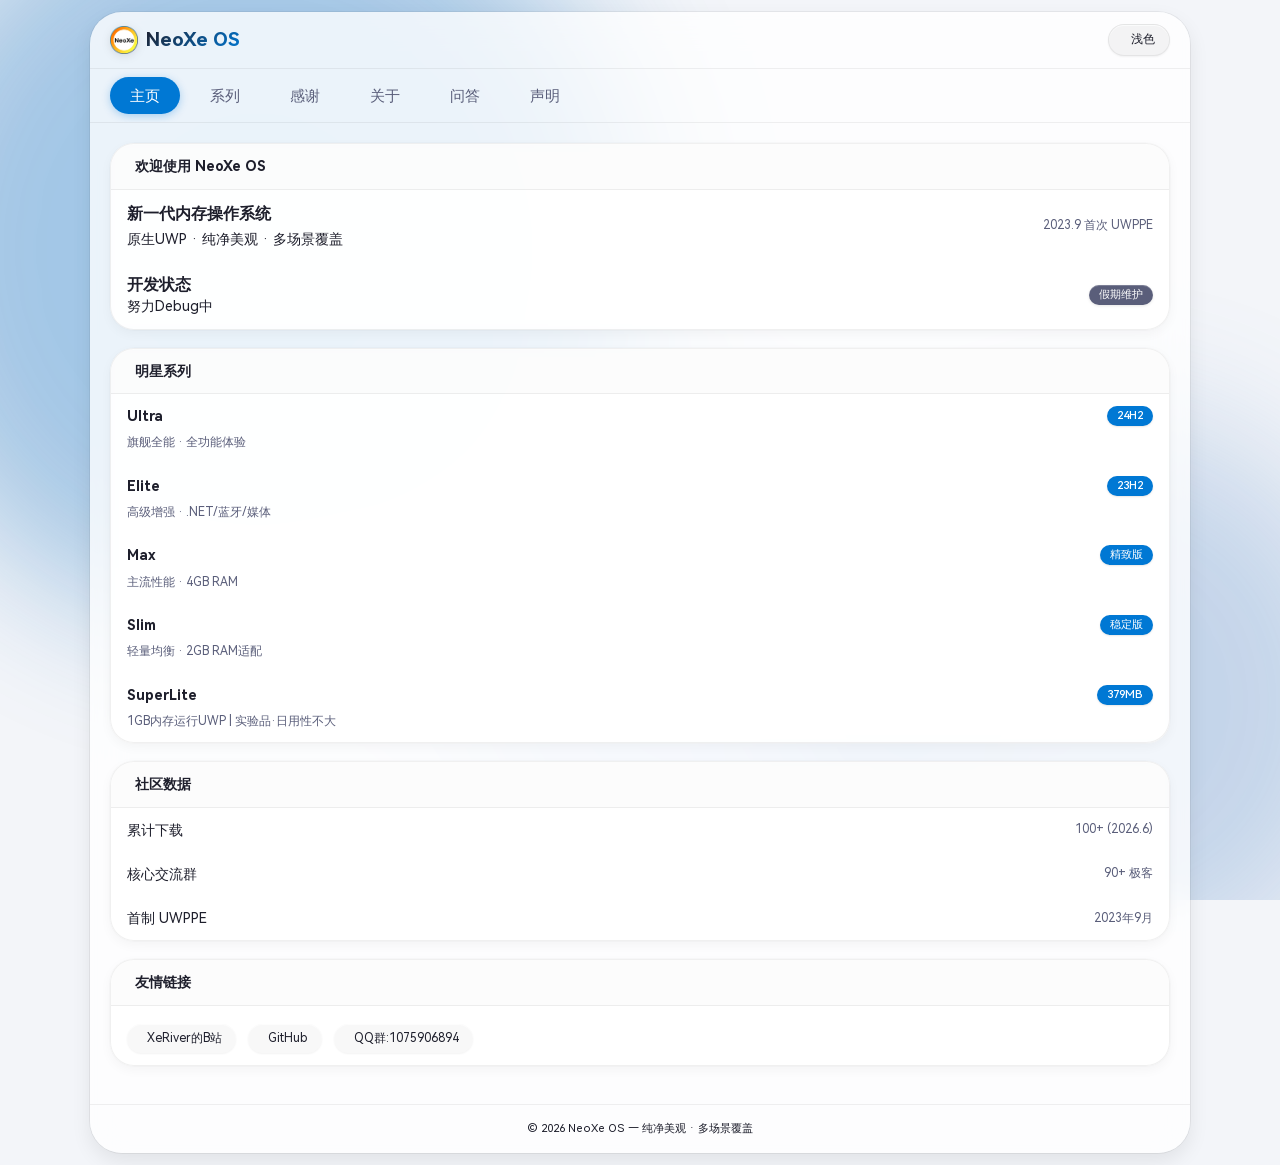
==== index.html @ 28ee7b27 "Add files via upload" ====
<!DOCTYPE html>
<html lang="zh-CN">
<head>
    <meta charset="UTF-8">
    <meta name="viewport" content="width=device-width, initial-scale=1.0, viewport-fit=cover, user-scalable=yes">
    <title>NeoXe OS — 新一代内存操作系统</title>
    <!-- Font Awesome 本地引用（5.15.4） -->
    <link rel="stylesheet" href="./fontawesome-free-5.15.4-web/css/all.min.css">
    <!-- 本地 HarmonyOS Sans 字体 -->
    <link rel="stylesheet" href="style.css">
    <!-- 浏览器标签页图标 -->
    <link rel="icon" href="./img/logo.png" type="image/png">
</head>
<body>
<div class="bg-blobs">
    <div class="blob blob1"></div>
    <div class="blob blob2"></div>
    <div class="blob blob3"></div>
</div>
<div class="win11-container">
    <div class="app-header">
        <div class="logo-area">
            <!-- 修改 logo 图片为 PNG -->
            <img src="/img/logo.png" alt="logo" class="logo-img" onerror="this.src='';"> 
            <span class="logo-text">NeoXe OS</span>
        </div>
        <div class="theme-switch" id="themeToggleBtn">
            <i id="themeIcon" class="fas fa-sun"></i>
            <span id="themeLabel">浅色</span>
        </div>
    </div>
    <div class="nav-bar">
        <button class="nav-btn active" data-page="home"><i class="fas fa-home"></i> 主页</button>
        <button class="nav-btn" data-page="series"><i class="fas fa-layer-group"></i> 系列</button>
        <button class="nav-btn" data-page="thanks"><i class="fas fa-heart"></i> 感谢</button>
        <button class="nav-btn" data-page="about"><i class="fas fa-info-circle"></i> 关于</button>
        <button class="nav-btn" data-page="faq"><i class="fas fa-question-circle"></i> 问答</button>
        <button class="nav-btn" data-page="legal"><i class="fas fa-file-contract"></i> 声明</button>
    </div>

    <!-- 主页 -->
    <div id="home" class="page-content active-page">
        <div class="setting-section">
            <div class="section-header"><i class="fas fa-rocket"></i> 欢迎使用 NeoXe OS</div>
            <div class="version-summary" style="cursor:default;"><div><span class="version-title">新一代内存操作系统</span><div class="item-desc" style="margin-top:4px;">原生UWP · 纯净美观 · 多场景覆盖</div></div><div class="version-status"><i class="fas fa-microchip"></i> 2023.9 首次 UWPPE</div></div>
            <div class="version-summary" style="cursor:default;"><div><span class="version-title">开发状态</span><div class="item-desc">努力Debug中</div></div><div class="version-status"><span class="version-position" style="background:#5A5E7A;">假期维护</span></div></div>
        </div>
        <div class="setting-section">
            <div class="section-header"><i class="fas fa-star"></i> 明星系列</div>
            <div class="version-summary" style="cursor:default;"><div class="star-item"><span class="star-name">Ultra</span><span class="star-badge">24H2</span></div><div class="version-status">旗舰全能 · 全功能体验</div></div>
            <div class="version-summary" style="cursor:default;"><div class="star-item"><span class="star-name">Elite</span><span class="star-badge">23H2</span></div><div class="version-status">高级增强 · .NET/蓝牙/媒体</div></div>
            <div class="version-summary" style="cursor:default;"><div class="star-item"><span class="star-name">Max</span><span class="star-badge">精致版</span></div><div class="version-status">主流性能 · 4GB RAM</div></div>
            <div class="version-summary" style="cursor:default;"><div class="star-item"><span class="star-name">Slim</span><span class="star-badge">稳定版</span></div><div class="version-status">轻量均衡 · 2GB RAM适配</div></div>
            <div class="version-summary" style="cursor:default;"><div class="star-item"><span class="star-name">SuperLite</span><span class="star-badge">379MB</span></div><div class="version-status">1GB内存运行UWP | 实验品·日用性不大</div></div>
        </div>
        <div class="setting-section">
            <div class="section-header"><i class="fas fa-chart-line"></i> 社区数据</div>
            <div class="version-summary" style="cursor:default;"><div>累计下载</div><div class="version-status">100+ (2026.6)</div></div>
            <div class="version-summary" style="cursor:default;"><div>核心交流群</div><div class="version-status">90+ 极客</div></div>
            <div class="version-summary" style="cursor:default;"><div>首制 UWPPE</div><div class="version-status">2023年9月</div></div>
        </div>
        <div class="setting-section">
            <div class="section-header"><i class="fas fa-link"></i> 友情链接</div>
            <div style="padding: 12px 16px;"><div class="friend-links"><a href="https://space.bilibili.com/3493129957149016" target="_blank" class="friend-link"><i class="fab fa-bilibili"></i> XeRiver的B站</a><a href="https://github.com/nekoxe" target="_blank" class="friend-link"><i class="fab fa-github"></i> GitHub</a><a href="https://qm.qq.com/q/1075906894" target="_blank" class="friend-link"><i class="fab fa-qq"></i> QQ群:1075906894</a></div></div>
        </div>
    </div>

    <!-- 系列页 -->
    <div id="series" class="page-content">
        <div class="setting-section">
            <div class="section-header"><i class="fas fa-cube"></i> 全系列详情</div>
            <!-- Ultra -->
            <div class="version-item" data-series="Ultra">
                <div class="version-summary">
                    <div class="version-left"><span class="version-title">Ultra</span><span class="version-position">旗舰全能</span></div>
                    <div class="version-status">24H2 · 1.8GB+ <i class="fas fa-chevron-down expand-icon"></i></div>
                </div>
                <div class="version-detail-wrapper">
                    <div class="version-detail"><div class="version-detail-inner">
                        <div class="detail-row"><h4>规格详情</h4>
                            <ul class="spec-list">
                                <li><strong>1.</strong> 24H2 内核，原生 .NET 运行库</li>
                                <li><strong>2.</strong> 原生 WLAN/蓝牙支持</li>
                                <li><strong>3.</strong> Windows 聚焦主题 / Edge + IE 兼容</li>
                                <li><strong>4.</strong> PowerShell 集成 + Windows Media Player</li>
                                <li><strong>5.</strong> 推荐 8GB+ 内存，旗舰体验</li>
                            </ul>
                        </div>
                        <div class="detail-row"><h4>预览图</h4><div class="img-group" id="imgGroup-Ultra"></div></div>
                    </div></div>
                </div>
            </div>
            <!-- Elite -->
            <div class="version-item" data-series="Elite">
                <div class="version-summary">
                    <div class="version-left"><span class="version-title">Elite</span><span class="version-position">高级增强</span></div>
                    <div class="version-status">23H2 · 1.25-1.35GB <i class="fas fa-chevron-down expand-icon"></i></div>
                </div>
                <div class="version-detail-wrapper"><div class="version-detail"><div class="version-detail-inner">
                    <div class="detail-row"><h4>规格详情</h4><ul class="spec-list"><li><strong>1.</strong> 成熟 23H2 内核，稳定可靠</li><li><strong>2.</strong> 部分 .NET 运行库</li><li><strong>3.</strong> 原生 WLAN/蓝牙 / Windows 聚焦</li><li><strong>4.</strong> 媒体组件 + 触摸键盘支持</li><li><strong>5.</strong> 推荐 6GB+ 内存，功能接近 Ultra</li></ul></div>
                    <div class="detail-row"><h4>预览图</h4><div class="img-group" id="imgGroup-Elite"></div></div>
                </div></div></div>
            </div>
            <!-- Max -->
            <div class="version-item" data-series="Max">
                <div class="version-summary"><div class="version-left"><span class="version-title">Max</span><span class="version-position">主力均衡</span></div><div class="version-status">23H2 · 1.0GB <i class="fas fa-chevron-down expand-icon"></i></div></div>
                <div class="version-detail-wrapper"><div class="version-detail"><div class="version-detail-inner">
                    <div class="detail-row"><h4>规格详情</h4><ul class="spec-list"><li><strong>1.</strong> 内核 22631.2428 (23H2)</li><li><strong>2.</strong> 原生 UWP 设置 / 开始菜单 / 任务栏</li><li><strong>3.</strong> 集成基础驱动，网络支持</li><li><strong>4.</strong> 推荐 4GB 内存，日常主力</li></ul></div>
                    <div class="detail-row"><h4>预览图</h4><div class="img-group" id="imgGroup-Max"></div></div>
                </div></div></div>
            </div>
            <!-- Slim -->
            <div class="version-item" data-series="Slim">
                <div class="version-summary"><div class="version-left"><span class="version-title">Slim</span><span class="version-position">轻量稳定</span></div><div class="version-status">~22H2 · 2GB内存 <i class="fas fa-chevron-down expand-icon"></i></div></div>
                <div class="version-detail-wrapper"><div class="version-detail"><div class="version-detail-inner">
                    <div class="detail-row"><h4>规格详情</h4><ul class="spec-list"><li><strong>1.</strong> 针对 2GB 内存优化</li><li><strong>2.</strong> 保留 UWP 核心组件</li><li><strong>3.</strong> 极致轻量，启动迅速</li></ul></div>
                    <div class="detail-row"><h4>预览图</h4><div class="img-group" id="imgGroup-Slim"></div></div>
                </div></div></div>
            </div>
            <!-- SuperLite -->
            <div class="version-item" data-series="SuperLite">
                <div class="version-summary"><div class="version-left"><span class="version-title">SuperLite</span><span class="version-position">经典极限</span></div><div class="version-status">379MB · 1GB RAM <i class="fas fa-chevron-down expand-icon"></i></div></div>
                <div class="version-detail-wrapper"><div class="version-detail"><div class="version-detail-inner">
                    <div class="detail-row"><h4>规格详情</h4><ul class="spec-list"><li><strong>1.</strong> WinSxS 仅 10+ MB</li><li><strong>2.</strong> 原生登录 / UWP 任务栏</li><li><strong>3.</strong> 1GB 内存流畅运行</li><li><strong>4.</strong> 实验品，日用性不大</li></ul></div>
                    <div class="detail-row"><h4>预览图</h4><div class="img-group" id="imgGroup-SuperLite"></div></div>
                </div></div></div>
            </div>
            <!-- Arm -->
            <div class="version-item" data-series="Arm">
                <div class="version-summary"><div class="version-left"><span class="version-title">Arm</span><span class="version-position">原生ARM</span></div><div class="version-status">开发中 <i class="fas fa-chevron-down expand-icon"></i></div></div>
                <div class="version-detail-wrapper"><div class="version-detail"><div class="version-detail-inner">
                    <div class="detail-row"><h4>规格详情</h4><ul class="spec-list"><li><strong>1.</strong> 适配 ARM64 架构</li><li><strong>2.</strong> 移植 UWP 组件</li><li><strong>3.</strong> 支持部分Arm设备</li></ul></div>
                    <div class="detail-row"><h4>预览图</h4><div class="img-group" id="imgGroup-Arm"></div></div>
                </div></div></div>
            </div>
            <div style="padding: 12px 16px; background: var(--expand-bg); border-top: 1px solid var(--card-border); font-size: 0.75rem; color: var(--text-secondary); text-align: center;">
                <i class="fas fa-download"></i> 如需下载 NeoXe OS 镜像，请关注B站 <strong>@XeRiver</strong> 或加入QQ群 <strong>1075906894</strong>
            </div>
        </div>
    </div>

<!-- 感谢页 -->
<div id="thanks" class="page-content">
    <div class="setting-section">
        <div class="section-header"><i class="fas fa-heart"></i> 致谢贡献者</div>
        <!-- XeRiver -->
        <div class="version-summary" style="cursor:default; display:flex; align-items:center; gap:6px; flex-wrap:wrap; padding:10px 16px;">
            <i class="fas fa-user-astronaut" style="width:20px;"></i>
            <strong>XeRiver</strong>
            <span style="color:var(--text-secondary);">— 主导规划者</span>
            <a href="https://space.bilibili.com/3493129957149016" target="_blank" class="friend-link" style="margin-left:auto;">
                <i class="fab fa-bilibili"></i> B站主页
            </a>
        </div>
        <!-- Infinity -->
        <div class="version-summary" style="cursor:default; display:flex; align-items:center; gap:6px; flex-wrap:wrap; padding:10px 16px;">
            <i class="fas fa-laptop-code" style="width:20px;"></i>
            <strong>Infinity</strong>
            <span style="color:var(--text-secondary);">— 技术支持顾问</span>
            <a href="https://space.bilibili.com/693966550" target="_blank" class="friend-link" style="margin-left:auto;">
                <i class="fab fa-bilibili"></i> B站主页
            </a>
        </div>
        <!-- MS-CHS -->
        <div class="version-summary" style="cursor:default; display:flex; align-items:center; gap:6px; flex-wrap:wrap; padding:10px 16px;">
            <i class="fas fa-bullhorn" style="width:20px;"></i>
            <strong>MS-CHS</strong>
            <span style="color:var(--text-secondary);">— 早期宣传与社区推广</span>
            <a href="https://space.bilibili.com/1879337753" target="_blank" class="friend-link" style="margin-left:auto;">
                <i class="fab fa-bilibili"></i> B站主页
            </a>
        </div>
        <!-- 时光浅巷 -->
        <div class="version-summary" style="cursor:default; display:flex; align-items:center; gap:6px; flex-wrap:wrap; padding:10px 16px;">
            <i class="fas fa-palette" style="width:20px;"></i>
            <strong>时光浅巷</strong>
            <span style="color:var(--text-secondary);">— Logo设计</span>
            <a href="https://space.bilibili.com/3493114677299679" target="_blank" class="friend-link" style="margin-left:auto;">
                <i class="fab fa-bilibili"></i> B站主页
            </a>
        </div>
    </div>
    <!-- 社区致意 -->
    <div class="setting-section">
        <div class="section-header"><i class="fas fa-users"></i> 社区致意</div>
        <div class="version-summary" style="cursor:default; padding:10px 16px;">
            <div> 交流群90+ · 累计下载100+</div>
        </div>
    </div>
</div>
    <!-- 关于页 -->
    <div id="about" class="page-content">
        <div class="setting-section"><div class="section-header"><i class="fas fa-dragon"></i> 关于 NeoXe OS</div>
            <div class="version-summary" style="cursor:default;"><div><strong>项目起源</strong><div class="item-desc">2023.9 首个UWPPE → 2025末规划品牌 → 2026正式推出</div></div></div>
            <div class="version-summary" style="cursor:default;"><div><strong>技术哲学</strong><div class="item-desc">原生组件 · 高度集成 · 现代化</div></div></div>
        </div>
        <div class="setting-section"><div class="section-header"><i class="fas fa-user-astronaut"></i> 关于作者</div>
            <div class="version-summary" style="cursor:default;"><div><strong>XeRiver</strong><div class="item-desc">湖南永州 · 开发者，学业繁忙</div></div><div class="version-status"><a href="https://space.bilibili.com/3493129957149016" target="_blank" style="color: var(--accent); text-decoration: none; display: inline-flex; align-items: center; gap: 6px;"><i class="fab fa-bilibili"></i> B站: XeRiver</a></div></div>
        </div>
        <div class="setting-section"><div class="section-header"><i class="fas fa-history"></i> 重要沿革</div>
            <div class="version-summary" style="cursor:default;"><div>2023.9</div><div class="version-status">首个UWPPE</div></div>
            <div class="version-summary" style="cursor:default;"><div>2025末</div><div class="version-status">规划NeoXe品牌</div></div>
            <div class="version-summary" style="cursor:default;"><div>2026</div><div class="version-status">发布SuperLite 379MB</div></div>
        </div>
    </div>

    <!-- 问答页 -->
    <div id="faq" class="page-content">
        <div class="setting-section"><div class="section-header"><i class="fas fa-question-circle"></i> 常见问题</div>
            <div class="qa-item"><div class="qa-question">❓ 如何使用NeoXe OS？<i class="fas fa-chevron-down expand-icon"></i></div><div class="qa-answer-wrapper"><div class="qa-answer"><div class="qa-answer-inner"><strong>方法1（U盘启动）：</strong> 使用 Ventoy 或 Rufus 将 ISO 写入 U盘，从 U盘启动即可。<br><strong>方法2（本地硬盘引导）：</strong> 使用 EasyBCD（Windows）或 BOOTICE 添加 NeoXe OS 的 WIM 启动项。<br><strong>注意：</strong> 系统运行于内存，重启后更改丢失，适合维护/体验。</div></div></div></div>
            <div class="qa-item"><div class="qa-question">❓ 硬件要求？<i class="fas fa-chevron-down expand-icon"></i></div><div class="qa-answer-wrapper"><div class="qa-answer"><div class="qa-answer-inner"><strong>CPU：</strong> 建议 Intel Nehalem 架构或更高 (64位)，AMD 推土机架构或更高。24H2版本需要 SSE4.2。<br><strong>内存：</strong> SuperLite 最低 1GB，Slim 推荐 2-4GB，Max 推荐 4GB，Elite 推荐 4GB+，Ultra 推荐 6GB+。<br><strong>SuperLite</strong> 可在单核 CPU + 1GB 内存下运行。支持 BIOS / UEFI。</div></div></div></div>
            <div class="qa-item"><div class="qa-question">❓ 如何联网/装驱动？<i class="fas fa-chevron-down expand-icon"></i></div><div class="qa-answer-wrapper"><div class="qa-answer"><div class="qa-answer-inner">Ultra/Elite/Max/Slim内置部分网络驱动，WiFi可直接连接。个别硬件需手动注入驱动。</div></div></div></div>
            <div class="qa-item"><div class="qa-question">❓ 为什么软件无法运行？<i class="fas fa-chevron-down expand-icon"></i></div><div class="qa-answer-wrapper"><div class="qa-answer"><div class="qa-answer-inner">缺少VC++/.NET运行库，请自行安装。</div></div></div></div>
            <div class="qa-item"><div class="qa-question">❓ 能保存文件吗？<i class="fas fa-chevron-down expand-icon"></i></div><div class="qa-answer-wrapper"><div class="qa-answer"><div class="qa-answer-inner">重启后数据清零，重要文件请存至U盘/其他硬盘分区。持久化请使用WTG。</div></div></div></div>
            <div class="qa-item"><div class="qa-question">❓ 最新版本去哪获取？<i class="fas fa-chevron-down expand-icon"></i></div><div class="qa-answer-wrapper"><div class="qa-answer"><div class="qa-answer-inner">关注B站 XeRiver 或 QQ群 1075906894，国内网盘同步更新。</div></div></div></div>
        </div>
    </div>

    <!-- 声明与授权页 -->
    <div id="legal" class="page-content">
        <div class="setting-section">
            <div class="section-header"><i class="fas fa-scale-balanced"></i> 用户协议与声明</div>
            <div class="declaration-list">
                <div class="declaration-item"><span class="decl-num">1.</span><span class="decl-text">本项目为非商用项目，所有资源禁止商用。</span></div>
                <div class="declaration-item"><span class="decl-num">2.</span><span class="decl-text">禁止在 NeoXe OS 及其衍生作品中添加任何广告或用于盈利的信息。</span></div>
                <div class="declaration-item"><span class="decl-num">3.</span><span class="decl-text">NeoXe OS 尽力保证安全与稳定，但使用本项目造成的任何损失，我们一律不负责。</span></div>
                <div class="declaration-item"><span class="decl-num">4.</span><span class="decl-text">若需对 NeoXe OS 进行修改后二次发布，请先加入 QQ 群（1075906894）向群主获取授权。</span></div>
                <div class="declaration-item"><span class="decl-num">5.</span><span class="decl-text">使用 NeoXe OS 即代表您同意并接受以上全部条款。</span></div>
            </div>
        </div>
        <div class="setting-section">
            <div class="section-header"><i class="fas fa-user-check"></i> 已授权人员</div>
            <table class="auth-table"><thead><tr><th>授权人员</th><th>授权版本</th></tr></thead><tbody><tr><td colspan="2" style="text-align:center; color:var(--text-secondary);">暂无授权记录</td></tr></tbody></table>
            <div class="auth-note"><i class="fas fa-info-circle"></i> 注：NeoXe OS 的授权仅限于被授权人本人及其对应的指定版本，<strong>不具有继承性</strong>。授权不可转让、不可用于其他版本或衍生作品。</div>
        </div>
    </div>

    <div class="footer-note">© 2026 NeoXe OS — 纯净美观 · 多场景覆盖</div>
</div>
<script src="script.js"></script>
</body>
</html>
---- style.css ----
/* ===== 字体声明 ===== */
@font-face {
    font-family: 'HarmonyOS Sans';
    font-style: normal;
    font-weight: 400;
    src: url('/fonts/HarmonyOS_Sans/HarmonyOS_Sans_Regular.ttf') format('truetype');
    font-display: swap;
}
@font-face {
    font-family: 'HarmonyOS Sans';
    font-style: normal;
    font-weight: 500;
    src: url('/fonts/HarmonyOS_Sans/HarmonyOS_Sans_Medium.ttf') format('truetype');
    font-display: swap;
}
@font-face {
    font-family: 'HarmonyOS Sans';
    font-style: normal;
    font-weight: 700;
    src: url('/fonts/HarmonyOS_Sans/HarmonyOS_Sans_Bold.ttf') format('truetype');
    font-display: swap;
}

/* ===== 全局重置 ===== */
* {
    margin: 0;
    padding: 0;
    box-sizing: border-box;
}

:focus {
    outline: none !important;
    box-shadow: none !important;
}
button:focus, button:focus-visible, .nav-btn:focus, .theme-switch:focus,
.version-summary:focus, .qa-question:focus, .friend-link:focus {
    outline: none !important;
    box-shadow: none !important;
}

/* ===== 背景动画 ===== */
@keyframes floatSoft1 {
    0% { transform: translate(0, 0) scale(1); }
    50% { transform: translate(6%, 8%) scale(1.2); }
    100% { transform: translate(0, 0) scale(1); }
}
@keyframes floatSoft2 {
    0% { transform: translate(0, 0) scale(1); }
    50% { transform: translate(-5%, 6%) scale(1.25); }
    100% { transform: translate(0, 0) scale(1); }
}
@keyframes floatSoft3 {
    0% { transform: translate(0, 0) scale(1); }
    50% { transform: translate(7%, -5%) scale(1.15); }
    100% { transform: translate(0, 0) scale(1); }
}
.bg-blobs {
    position: fixed;
    top: 0;
    left: 0;
    width: 100%;
    height: 100%;
    z-index: -2;
    overflow: hidden;
    pointer-events: none;
}
.blob {
    position: absolute;
    filter: blur(70px);
    border-radius: 50%;
    will-change: transform;
    backface-visibility: hidden;
}
.blob1 {
    width: 60vw;
    height: 60vw;
    top: -15vh;
    left: -10vw;
    background: radial-gradient(circle, #0078d4, #2a6eb0);
    opacity: 0.35;
    animation: floatSoft1 24s infinite alternate ease-in-out;
}
.blob2 {
    width: 45vw;
    height: 45vw;
    bottom: -10vh;
    right: -8vw;
    background: radial-gradient(circle, #2b6fbd, #5082c2);
    opacity: 0.25;
    animation: floatSoft2 28s infinite alternate ease-in-out;
}
.blob3 {
    width: 40vw;
    height: 40vw;
    top: 45%;
    left: 35%;
    background: radial-gradient(circle, #3c7bcb, #6b9eff);
    opacity: 0.18;
    animation: floatSoft3 22s infinite alternate ease-in-out;
}

/* ===== 主题变量 ===== */
:root {
    --bg-body: #F3F5F9;
    --card-bg: rgba(255, 255, 255, 0.78);
    --card-border: rgba(0, 0, 0, 0.06);
    --text-primary: #1E1F2C;
    --text-secondary: #5A5E7A;
    --accent: #0078D4;
    --accent-hover: #106EBE;
    --setting-hover: rgba(0, 0, 0, 0.03);
    --shadow-sm: 0 4px 12px rgba(0, 0, 0, 0.04);
    --shadow-md: 0 8px 20px rgba(0, 0, 0, 0.08);
    --expand-bg: rgba(0, 0, 0, 0.02);
    --backdrop-blur: blur(16px);
    --card-inset: inset 0 1px 0 rgba(255,255,255,0.6);
}
body.dark {
    --bg-body: #12131C;
    --card-bg: rgba(29, 31, 42, 0.82);
    --card-border: rgba(255, 255, 255, 0.08);
    --text-primary: #F0F3FF;
    --text-secondary: #ADB3CC;
    --accent: #4C9AFF;
    --setting-hover: rgba(255, 255, 255, 0.04);
    --shadow-sm: 0 4px 12px rgba(0, 0, 0, 0.2);
    --shadow-md: 0 8px 20px rgba(0, 0, 0, 0.3);
    --expand-bg: rgba(255, 255, 255, 0.02);
    --card-inset: inset 0 1px 0 rgba(255,255,255,0.08);
}

body {
    font-family: 'HarmonyOS Sans', system-ui, 'Segoe UI', -apple-system, sans-serif;
    background: var(--bg-body);
    color: var(--text-primary);
    transition: background 0.3s ease;
    padding: 12px;
    font-size: 14px;
    line-height: 1.45;
    min-height: 100vh;
}
.win11-container {
    max-width: 1100px;
    margin: 0 auto;
    background: var(--card-bg);
    backdrop-filter: var(--backdrop-blur);
    border-radius: 32px;
    box-shadow: var(--shadow-md), 0 0 0 1px var(--card-border);
    overflow: hidden;
    transition: background 0.2s, backdrop-filter 0.2s;
}
.app-header {
    padding: 12px 20px;
    display: flex;
    justify-content: space-between;
    align-items: center;
    flex-wrap: wrap;
    gap: 10px;
    border-bottom: 1px solid var(--card-border);
}
.logo-area { display: flex; align-items: center; gap: 8px; }
.logo-img { height: 28px; width: auto; filter: drop-shadow(0 2px 4px rgba(0,0,0,0.1)); }
.logo-text { font-size: 1.2rem; font-weight: 600; background: linear-gradient(135deg, var(--text-primary), var(--accent)); -webkit-background-clip: text; background-clip: text; color: transparent; }
.theme-switch {
    background: rgba(128,128,128,0.08);
    border: 1px solid var(--card-border);
    border-radius: 40px;
    padding: 4px 14px;
    display: flex;
    align-items: center;
    gap: 8px;
    cursor: pointer;
    font-size: 0.75rem;
    height: 32px;
    box-shadow: var(--card-inset), 0 1px 2px rgba(0,0,0,0.05);
    transition: all 0.2s;
}
.theme-switch:hover {
    background: var(--setting-hover);
    transform: translateY(-1px);
    box-shadow: 0 4px 10px rgba(0,0,0,0.08), var(--card-inset);
}
.nav-bar {
    padding: 8px 20px;
    display: flex;
    gap: 10px;
    overflow-x: auto;
    white-space: nowrap;
    scrollbar-width: thin;
    border-bottom: 1px solid var(--card-border);
    background: transparent;
}
.nav-btn {
    background: transparent;
    border: none;
    padding: 8px 20px;
    font-size: 0.95rem;
    font-weight: 500;
    border-radius: 40px;
    color: var(--text-secondary);
    cursor: pointer;
    flex-shrink: 0;
    transition: background 0.2s, color 0.2s, box-shadow 0.1s;
    line-height: 1.4;
}
.nav-btn.active {
    background: var(--accent);
    color: white;
    box-shadow: 0 2px 8px rgba(0,120,212,0.3);
}
.nav-btn:not(.active):hover {
    background: var(--setting-hover);
    color: var(--text-primary);
}
.page-content {
    display: none;
    padding: 20px;
    animation: fade 0.2s ease;
}
.page-content.active-page { display: block; }
@keyframes fade { from { opacity: 0; } to { opacity: 1; } }
.setting-section {
    background: var(--card-bg);
    backdrop-filter: blur(4px);
    border-radius: 24px;
    border: 1px solid var(--card-border);
    margin-bottom: 18px;
    overflow: hidden;
    transition: all 0.2s ease;
    box-shadow: var(--shadow-sm), var(--card-inset), 0 0 0 1px rgba(0,0,0,0.02);
}
.setting-section:hover {
    box-shadow: var(--shadow-md), var(--card-inset);
    transform: translateY(-2px);
}
.section-header {
    padding: 12px 16px;
    border-bottom: 1px solid var(--card-border);
    font-weight: 600;
    display: flex;
    align-items: center;
    gap: 8px;
    background: rgba(0,0,0,0.01);
}
.section-header i { color: var(--accent); }
.version-item {
    border-bottom: 1px solid var(--card-border);
}
.version-summary {
    padding: 12px 16px;
    display: flex;
    justify-content: space-between;
    align-items: center;
    flex-wrap: wrap;
    gap: 8px;
    cursor: pointer;
    transition: background 0.2s;
}
.version-summary:hover {
    background: var(--setting-hover);
}
.version-left { display: flex; align-items: center; gap: 10px; flex-wrap: wrap; }
.version-title { font-weight: 600; font-size: 1rem; }
.version-position {
    background: var(--accent);
    color: white;
    border-radius: 40px;
    padding: 2px 10px;
    font-size: 0.7rem;
    font-weight: 500;
    box-shadow: 0 1px 3px rgba(0,0,0,0.1), inset 0 1px 0 rgba(255,255,255,0.2);
}
.version-status {
    color: var(--text-secondary);
    font-size: 0.75rem;
    display: flex;
    align-items: center;
    gap: 8px;
}
.expand-icon { transition: transform 0.12s; margin-left: 6px; font-size: 0.7rem; }
.version-detail-wrapper {
    display: block;
    overflow: hidden;
    transition: max-height 0.12s cubic-bezier(0.2, 0.9, 0.4, 1), opacity 0.1s ease;
    max-height: 0;
    opacity: 0;
    background: transparent;
}
.version-detail-wrapper.show {
    max-height: 600px;
    opacity: 1;
}
.version-detail { padding: 0 16px; }
.version-detail-inner {
    padding: 12px 20px 16px 24px;
    background: rgba(128,128,128,0.04);
    backdrop-filter: blur(2px);
    border-radius: 20px;
    margin: 4px 0 8px 0;
}
.detail-row { margin-bottom: 12px; }
.detail-row h4 {
    font-size: 0.85rem;
    margin-bottom: 6px;
    color: var(--accent);
}
.spec-list {
    list-style: none;
    margin: 0;
    padding-left: 8px;
}
.spec-list li {
    margin-bottom: 6px;
    font-size: 0.8rem;
    color: var(--text-secondary);
    display: flex;
    gap: 8px;
}
.spec-list li strong {
    color: var(--text-primary);
    min-width: 28px;
}
.img-group {
    display: flex;
    gap: 12px;
    flex-wrap: wrap;
    margin: 8px 0;
}
.img-group img {
    max-width: 200px;
    height: auto;
    border-radius: 12px;
    border: 1px solid var(--card-border);
    background: transparent;
    object-fit: cover;
}
.qa-item {
    border-bottom: 1px solid var(--card-border);
}
.qa-question {
    padding: 12px 16px;
    display: flex;
    justify-content: space-between;
    align-items: center;
    cursor: pointer;
    font-weight: 500;
    transition: background 0.2s;
}
.qa-question:hover {
    background: var(--setting-hover);
}
.qa-answer-wrapper {
    display: block;
    overflow: hidden;
    transition: max-height 0.12s cubic-bezier(0.2, 0.9, 0.4, 1), opacity 0.1s ease;
    max-height: 0;
    opacity: 0;
    background: transparent;
}
.qa-answer-wrapper.show {
    max-height: 300px;
    opacity: 1;
}
.qa-answer { padding: 0 16px; }
.qa-answer-inner {
    padding: 8px 0 16px 24px;
    color: var(--text-secondary);
    font-size: 0.85rem;
    line-height: 1.5;
    background: rgba(128,128,128,0.05);
    backdrop-filter: blur(4px);
    border-radius: 20px;
    margin: 4px 0 8px 0;
}
.declaration-list { padding: 4px 0; }
.declaration-item {
    padding: 10px 8px;
    border-bottom: 1px solid var(--card-border);
    display: flex;
    gap: 0;
    align-items: flex-start;
}
.decl-num {
    font-weight: 600;
    color: var(--accent);
    min-width: 30px;
    flex-shrink: 0;
    margin-left: 16px;
}
.decl-text {
    color: var(--text-secondary);
    line-height: 1.5;
    flex: 1;
}
.auth-table {
    width: 100%;
    border-collapse: collapse;
}
.auth-table th, .auth-table td {
    text-align: left;
    padding: 12px 8px;
    border-bottom: 1px solid var(--card-border);
}
.auth-table th {
    font-weight: 600;
    color: var(--accent);
    padding-left: 16px;
}
.auth-table td {
    color: var(--text-secondary);
    padding-left: 16px;
}
.auth-note {
    font-size: 0.75rem;
    color: var(--text-secondary);
    margin-top: 12px;
    padding: 8px 16px;
    border-top: 1px solid var(--card-border);
    background: rgba(0,0,0,0.02);
}
.friend-links {
    display: flex;
    flex-wrap: wrap;
    gap: 12px;
    margin-top: 6px;
}
.friend-link {
    background: rgba(128,128,128,0.06);
    border-radius: 40px;
    padding: 6px 14px;
    display: inline-flex;
    align-items: center;
    gap: 6px;
    font-size: 0.75rem;
    text-decoration: none;
    color: var(--text-primary);
    box-shadow: var(--card-inset), 0 1px 2px rgba(0,0,0,0.05);
    transition: all 0.2s;
}
.friend-link:hover {
    background: var(--accent);
    color: white;
    transform: translateY(-1px);
    box-shadow: 0 4px 8px rgba(0,0,0,0.1);
}
.star-item {
    display: flex;
    justify-content: space-between;
    align-items: center;
    flex-wrap: wrap;
    width: 100%;
}
.star-name { font-weight: 600; }
.star-badge {
    background: var(--accent);
    color: white;
    border-radius: 40px;
    padding: 2px 10px;
    font-size: 0.7rem;
    font-weight: 500;
    white-space: nowrap;
    box-shadow: 0 1px 2px rgba(0,0,0,0.1);
}
.footer-note {
    text-align: center;
    font-size: 0.7rem;
    padding: 16px;
    border-top: 1px solid var(--card-border);
}
@media (max-width: 640px) {
    body { padding: 8px; }
    .page-content { padding: 14px; }
    .version-summary { flex-direction: column; align-items: flex-start; }
    .version-left { width: 100%; justify-content: space-between; }
    .img-group { flex-direction: column; }
    .img-group img { max-width: 100%; }
    .nav-bar { gap: 6px; }
    .nav-btn { padding: 6px 14px; font-size: 0.85rem; }
    .version-detail-inner { padding: 10px 16px; }
    .spec-list { padding-left: 4px; }
}
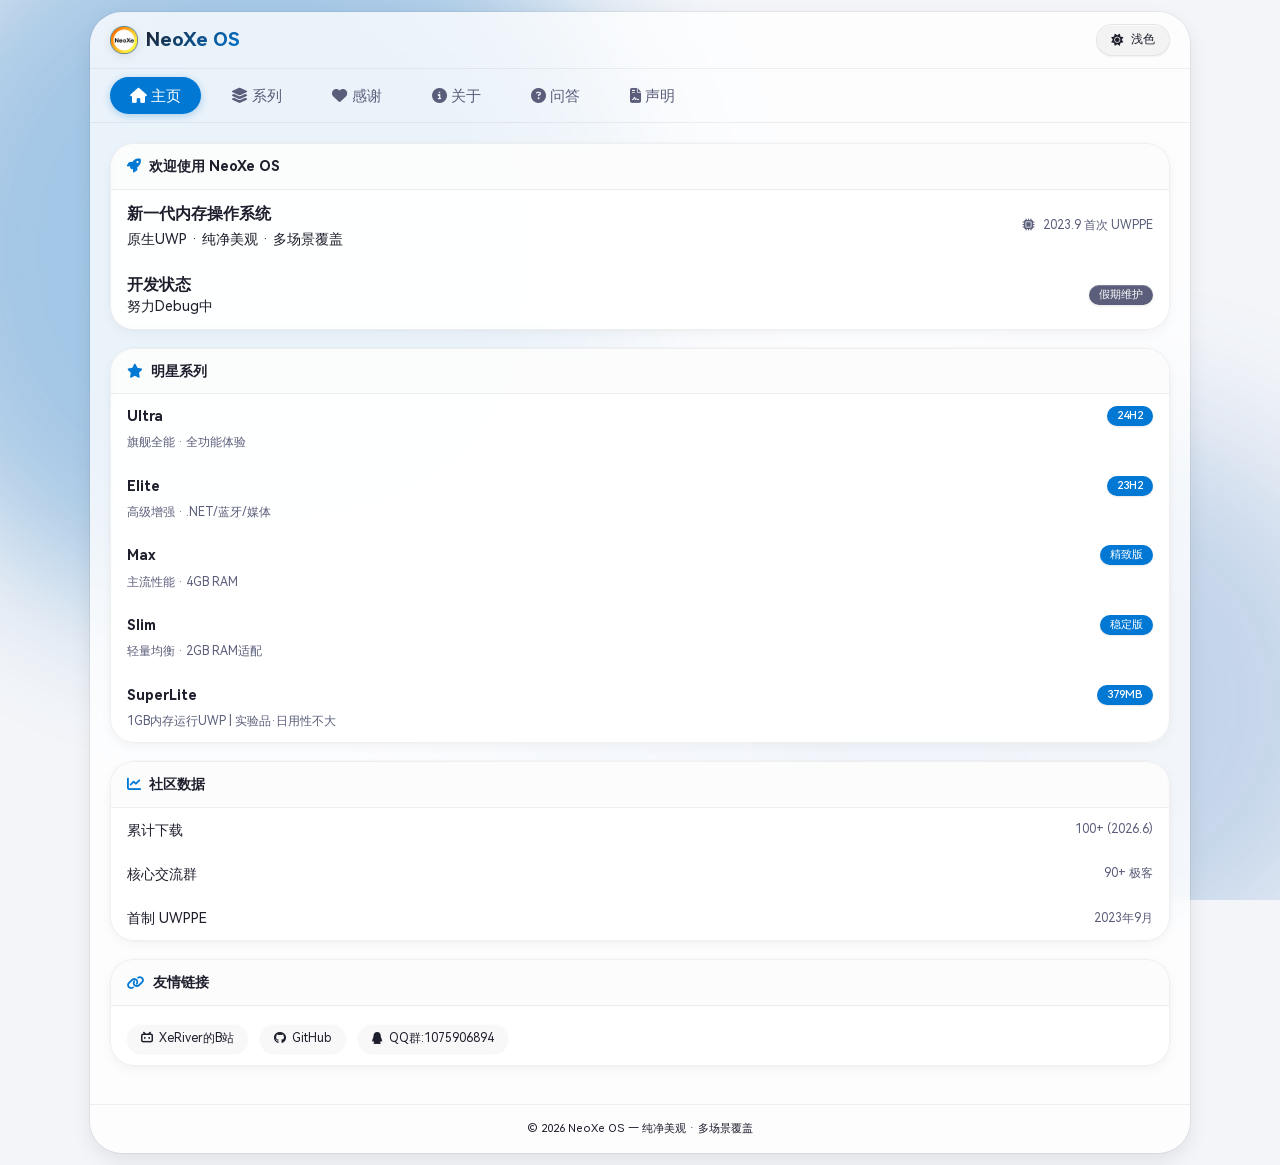
==== commit 564fcc9d: "Add files via upload" ====
--- a/index.html
+++ b/index.html
@@ -4,8 +4,8 @@
     <meta charset="UTF-8">
     <meta name="viewport" content="width=device-width, initial-scale=1.0, viewport-fit=cover, user-scalable=yes">
     <title>NeoXe OS — 新一代内存操作系统</title>
-    <!-- Font Awesome 本地引用（5.15.4） -->
-    <link rel="stylesheet" href="./fontawesome-free-5.15.4-web/css/all.min.css">
+    <!-- Font Awesome 本地引用 -->
+    <link rel="stylesheet" href="./fontawesome-free/css/all.min.css">
     <!-- 本地 HarmonyOS Sans 字体 -->
     <link rel="stylesheet" href="style.css">
     <!-- 浏览器标签页图标 -->
@@ -20,7 +20,7 @@
 <div class="win11-container">
     <div class="app-header">
         <div class="logo-area">
-            <!-- 修改 logo 图片为 PNG -->
+            <!-- logo 图片为 PNG -->
             <img src="/img/logo.png" alt="logo" class="logo-img" onerror="this.src='';"> 
             <span class="logo-text">NeoXe OS</span>
         </div>
@@ -61,7 +61,7 @@
         </div>
         <div class="setting-section">
             <div class="section-header"><i class="fas fa-link"></i> 友情链接</div>
-            <div style="padding: 12px 16px;"><div class="friend-links"><a href="https://space.bilibili.com/3493129957149016" target="_blank" class="friend-link"><i class="fab fa-bilibili"></i> XeRiver的B站</a><a href="https://github.com/nekoxe" target="_blank" class="friend-link"><i class="fab fa-github"></i> GitHub</a><a href="https://qm.qq.com/q/1075906894" target="_blank" class="friend-link"><i class="fab fa-qq"></i> QQ群:1075906894</a></div></div>
+            <div style="padding: 12px 16px;"><div class="friend-links"><a href="https://space.bilibili.com/3493129957149016" target="_blank" class="friend-link"><i class="fab fa-bilibili"></i> XeRiver的B站</a><a href="https://github.com/nekoxe" target="_blank" class="friend-link"><i class="fab fa-github"></i> GitHub</a><a href="http://qm.qq.com/cgi-bin/qm/qr?_wv=1027&k=KjLXTkH5iMmDhvcwauNMR2puonGq4RzS&authKey=xGerVd3iiNZRM6nQowuGZdh3kru82H7%2Bq7SuHDHlvI3jPiMNbIQQD9W1%2BgpkmDHm&noverify=0&group_code=1075906894" target="_blank" class="friend-link"><i class="fab fa-qq"></i> QQ群:1075906894</a></div></div>
         </div>
     </div>
 
@@ -83,7 +83,7 @@
                                 <li><strong>2.</strong> 原生 WLAN/蓝牙支持</li>
                                 <li><strong>3.</strong> Windows 聚焦主题 / Edge + IE 兼容</li>
                                 <li><strong>4.</strong> PowerShell 集成 + Windows Media Player</li>
-                                <li><strong>5.</strong> 推荐 8GB+ 内存，旗舰体验</li>
+                                <li><strong>5.</strong> 推荐 6GB+ 内存，旗舰体验</li>
                             </ul>
                         </div>
                         <div class="detail-row"><h4>预览图</h4><div class="img-group" id="imgGroup-Ultra"></div></div>
--- a/style.css
+++ b/style.css
@@ -478,4 +478,15 @@
     .nav-btn { padding: 6px 14px; font-size: 0.85rem; }
     .version-detail-inner { padding: 10px 16px; }
     .spec-list { padding-left: 4px; }
+}
+@media (orientation: portrait) {
+    #thanks .version-summary {
+        flex-direction: column !important;
+        align-items: flex-start !important;
+        gap: 4px !important;
+    }
+    #thanks .version-summary .friend-link {
+        margin-left: 0 !important;
+        align-self: flex-start;
+    }
 }
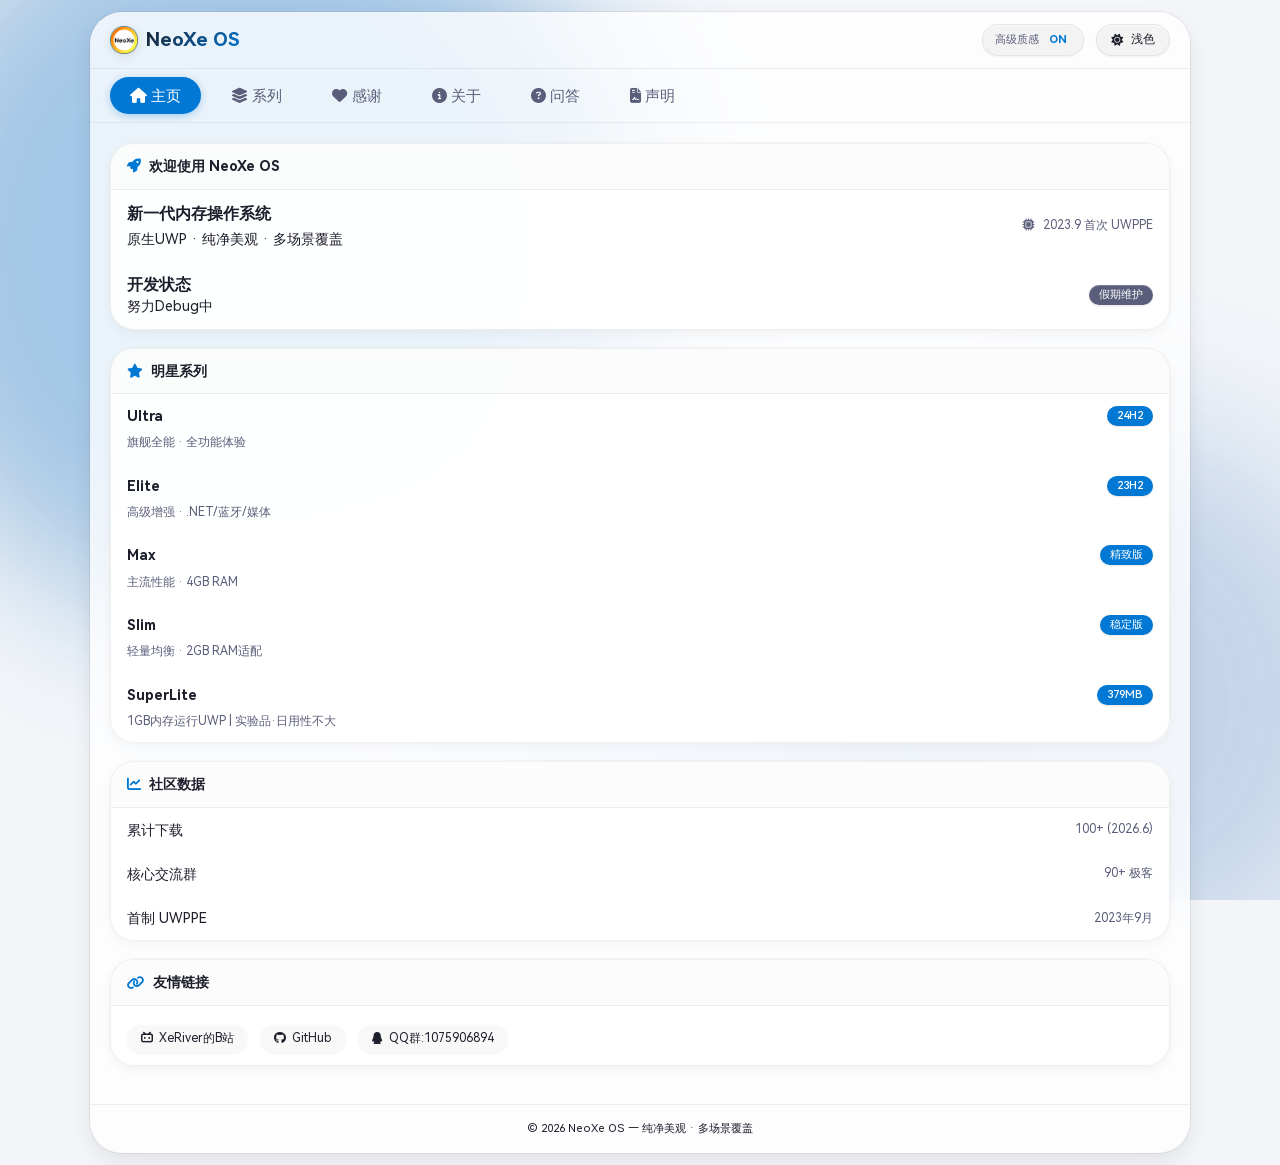
==== commit 73e24d0e: "Add files via upload" ====
--- a/index.html
+++ b/index.html
@@ -19,16 +19,23 @@
 </div>
 <div class="win11-container">
     <div class="app-header">
-        <div class="logo-area">
-            <!-- logo 图片为 PNG -->
-            <img src="/img/logo.png" alt="logo" class="logo-img" onerror="this.src='';"> 
-            <span class="logo-text">NeoXe OS</span>
-        </div>
+    <div class="logo-area">
+        <img src="./img/logo.png" alt="logo" class="logo-img" onerror="this.src='';"> 
+        <span class="logo-text">NeoXe OS</span>
+    </div>
+    <div class="header-controls">
+        <!-- 新增：高级质感开关 -->
+        <div class="quality-toggle" id="qualityToggle" title="切换高级质感（背景动画、毛玻璃、光影）">
+            <span class="toggle-label">高级质感</span>
+            <span class="toggle-status on" id="qualityStatus">ON</span>
+        </div>
+        <!-- 原有的主题切换 -->
         <div class="theme-switch" id="themeToggleBtn">
             <i id="themeIcon" class="fas fa-sun"></i>
             <span id="themeLabel">浅色</span>
         </div>
     </div>
+</div>
     <div class="nav-bar">
         <button class="nav-btn active" data-page="home"><i class="fas fa-home"></i> 主页</button>
         <button class="nav-btn" data-page="series"><i class="fas fa-layer-group"></i> 系列</button>
--- a/style.css
+++ b/style.css
@@ -100,6 +100,48 @@
 }
 
 /* ===== 主题变量 ===== */
+/* ===== 高级质感开关样式 ===== */
+.header-controls {
+    display: flex;
+    align-items: center;
+    gap: 12px;
+    flex-wrap: wrap;
+}
+.quality-toggle {
+    display: flex;
+    align-items: center;
+    gap: 6px;
+    cursor: pointer;
+    font-size: 0.7rem;
+    background: rgba(128,128,128,0.08);
+    border: 1px solid var(--card-border);
+    border-radius: 40px;
+    padding: 4px 12px;
+    height: 32px;
+    box-shadow: var(--card-inset), 0 1px 2px rgba(0,0,0,0.05);
+    transition: all 0.2s;
+    user-select: none;
+    white-space: nowrap;
+}
+.quality-toggle:hover {
+    background: var(--setting-hover);
+    transform: translateY(-1px);
+}
+.quality-toggle .toggle-label {
+    color: var(--text-secondary);
+}
+.quality-toggle .toggle-status {
+    font-weight: 600;
+    padding: 0 4px;
+    border-radius: 4px;
+    transition: color 0.2s;
+}
+.quality-toggle .toggle-status.on {
+    color: var(--accent);
+}
+.quality-toggle .toggle-status.off {
+    color: #e74c3c;
+}
 :root {
     --bg-body: #F3F5F9;
     --card-bg: rgba(255, 255, 255, 0.78);
@@ -489,4 +531,52 @@
         margin-left: 0 !important;
         align-self: flex-start;
     }
+}
+/* ===== 简化模式（高级质感 OFF） ===== */
+body.simplified .bg-blobs {
+    display: none !important;
+}
+body.simplified .win11-container {
+    backdrop-filter: none !important;
+    background: var(--card-bg) !important;
+    box-shadow: 0 2px 8px rgba(0,0,0,0.06) !important;
+}
+body.simplified .setting-section,
+body.simplified .version-detail-inner,
+body.simplified .qa-answer-inner {
+    backdrop-filter: none !important;
+    background: var(--card-bg) !important;
+}
+body.simplified .setting-section {
+    box-shadow: 0 1px 4px rgba(0,0,0,0.06) !important;
+    transform: none !important;
+}
+body.simplified .setting-section:hover {
+    transform: none !important;
+}
+body.simplified .version-summary:hover {
+    transform: none !important;
+}
+body.simplified * {
+    animation: none !important;
+    transition: none !important;
+}
+body.simplified .blob {
+    animation: none !important;
+    opacity: 0 !important;
+}
+body.simplified .win11-container {
+    border-radius: 16px !important;
+}
+body.simplified .setting-section {
+    border-radius: 16px !important;
+}
+body.simplified .version-detail-wrapper {
+    transition: none !important;
+}
+body.simplified .qa-answer-wrapper {
+    transition: none !important;
+}
+body.simplified.dark .win11-container {
+    background: var(--card-bg) !important;
 }
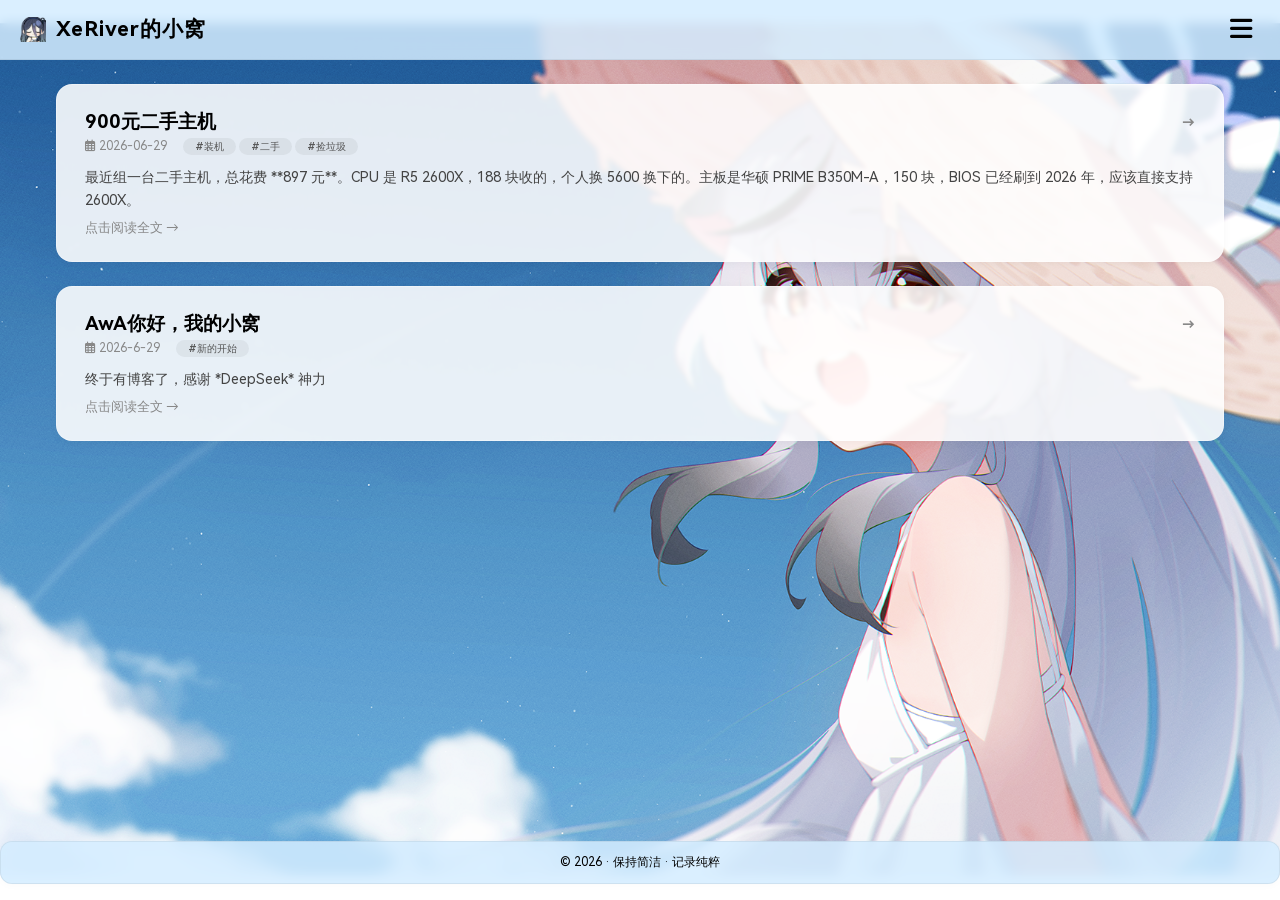
==== commit 5aef19f9: "Add files via upload" ====
--- a/index.html
+++ b/index.html
@@ -2,248 +2,61 @@
 <html lang="zh-CN">
 <head>
     <meta charset="UTF-8">
-    <meta name="viewport" content="width=device-width, initial-scale=1.0, viewport-fit=cover, user-scalable=yes">
-    <title>NeoXe OS — 新一代内存操作系统</title>
-    <!-- Font Awesome 本地引用 -->
+    <meta name="viewport" content="width=device-width, initial-scale=1.0, viewport-fit=cover">
+    <title>XeRiver的小窝</title>
+    <link rel="icon" href="./img/logo.gif" type="image/gif">
     <link rel="stylesheet" href="./fontawesome-free/css/all.min.css">
-    <!-- 本地 HarmonyOS Sans 字体 -->
     <link rel="stylesheet" href="style.css">
-    <!-- 浏览器标签页图标 -->
-    <link rel="icon" href="./img/logo.png" type="image/png">
 </head>
 <body>
-<div class="bg-blobs">
-    <div class="blob blob1"></div>
-    <div class="blob blob2"></div>
-    <div class="blob blob3"></div>
-</div>
-<div class="win11-container">
-    <div class="app-header">
-    <div class="logo-area">
-        <img src="./img/logo.png" alt="logo" class="logo-img" onerror="this.src='';"> 
-        <span class="logo-text">NeoXe OS</span>
-    </div>
-    <div class="header-controls">
-        <!-- 新增：高级质感开关 -->
-        <div class="quality-toggle" id="qualityToggle" title="切换高级质感（背景动画、毛玻璃、光影）">
-            <span class="toggle-label">高级质感</span>
-            <span class="toggle-status on" id="qualityStatus">ON</span>
+    <header class="navbar">
+        <div class="nav-title">
+            <img src="./img/logo.gif" alt="Logo" class="nav-logo">
+            <span>XeRiver的小窝</span>
         </div>
-        <!-- 原有的主题切换 -->
-        <div class="theme-switch" id="themeToggleBtn">
-            <i id="themeIcon" class="fas fa-sun"></i>
-            <span id="themeLabel">浅色</span>
+        <div>
+            <button class="hamburger" id="hamburgerBtn" aria-label="菜单">
+                <i class="fas fa-bars" id="hamburgerIcon"></i>
+            </button>
+            <div class="menu-dropdown" id="menuDropdown">
+                <button class="menu-item active" data-page="home">🏠 主页</button>
+                <button class="menu-item" data-page="about">📖 关于</button>
+                <button class="menu-item" data-page="archive">📂 归档</button>
+            </div>
         </div>
-    </div>
-</div>
-    <div class="nav-bar">
-        <button class="nav-btn active" data-page="home"><i class="fas fa-home"></i> 主页</button>
-        <button class="nav-btn" data-page="series"><i class="fas fa-layer-group"></i> 系列</button>
-        <button class="nav-btn" data-page="thanks"><i class="fas fa-heart"></i> 感谢</button>
-        <button class="nav-btn" data-page="about"><i class="fas fa-info-circle"></i> 关于</button>
-        <button class="nav-btn" data-page="faq"><i class="fas fa-question-circle"></i> 问答</button>
-        <button class="nav-btn" data-page="legal"><i class="fas fa-file-contract"></i> 声明</button>
-    </div>
+    </header>
 
-    <!-- 主页 -->
-    <div id="home" class="page-content active-page">
-        <div class="setting-section">
-            <div class="section-header"><i class="fas fa-rocket"></i> 欢迎使用 NeoXe OS</div>
-            <div class="version-summary" style="cursor:default;"><div><span class="version-title">新一代内存操作系统</span><div class="item-desc" style="margin-top:4px;">原生UWP · 纯净美观 · 多场景覆盖</div></div><div class="version-status"><i class="fas fa-microchip"></i> 2023.9 首次 UWPPE</div></div>
-            <div class="version-summary" style="cursor:default;"><div><span class="version-title">开发状态</span><div class="item-desc">努力Debug中</div></div><div class="version-status"><span class="version-position" style="background:#5A5E7A;">假期维护</span></div></div>
+    <div class="main-content">
+        <!-- 主页 -->
+        <div id="page-home" class="page-panel active">
+            <div id="postList"></div>
         </div>
-        <div class="setting-section">
-            <div class="section-header"><i class="fas fa-star"></i> 明星系列</div>
-            <div class="version-summary" style="cursor:default;"><div class="star-item"><span class="star-name">Ultra</span><span class="star-badge">24H2</span></div><div class="version-status">旗舰全能 · 全功能体验</div></div>
-            <div class="version-summary" style="cursor:default;"><div class="star-item"><span class="star-name">Elite</span><span class="star-badge">23H2</span></div><div class="version-status">高级增强 · .NET/蓝牙/媒体</div></div>
-            <div class="version-summary" style="cursor:default;"><div class="star-item"><span class="star-name">Max</span><span class="star-badge">精致版</span></div><div class="version-status">主流性能 · 4GB RAM</div></div>
-            <div class="version-summary" style="cursor:default;"><div class="star-item"><span class="star-name">Slim</span><span class="star-badge">稳定版</span></div><div class="version-status">轻量均衡 · 2GB RAM适配</div></div>
-            <div class="version-summary" style="cursor:default;"><div class="star-item"><span class="star-name">SuperLite</span><span class="star-badge">379MB</span></div><div class="version-status">1GB内存运行UWP | 实验品·日用性不大</div></div>
+
+        <!-- 关于页 -->
+        <div id="page-about" class="page-panel">
+            <div class="about-text">
+                <p>你好呀，这里是 <strong>XeRiver</strong> 的小窝。</p>
+                <p>喜欢倒腾系统、PE、RAMOS，偶尔写写代码，记录生活点滴。</p>
+                <p>这里没有广告，没有花哨，只有干净的文字和思考。</p>
+                <p>感谢你的来访，愿你在这里找到片刻安宁。</p>
+                <p style="margin-top: 1.2rem; color: #888; font-size: 0.9rem;">
+                    <i class="fas fa-envelope"></i> 联系：3794631834@qq.com
+                </p>
+            </div>
         </div>
-        <div class="setting-section">
-            <div class="section-header"><i class="fas fa-chart-line"></i> 社区数据</div>
-            <div class="version-summary" style="cursor:default;"><div>累计下载</div><div class="version-status">100+ (2026.6)</div></div>
-            <div class="version-summary" style="cursor:default;"><div>核心交流群</div><div class="version-status">90+ 极客</div></div>
-            <div class="version-summary" style="cursor:default;"><div>首制 UWPPE</div><div class="version-status">2023年9月</div></div>
-        </div>
-        <div class="setting-section">
-            <div class="section-header"><i class="fas fa-link"></i> 友情链接</div>
-            <div style="padding: 12px 16px;"><div class="friend-links"><a href="https://space.bilibili.com/3493129957149016" target="_blank" class="friend-link"><i class="fab fa-bilibili"></i> XeRiver的B站</a><a href="https://github.com/nekoxe" target="_blank" class="friend-link"><i class="fab fa-github"></i> GitHub</a><a href="http://qm.qq.com/cgi-bin/qm/qr?_wv=1027&k=KjLXTkH5iMmDhvcwauNMR2puonGq4RzS&authKey=xGerVd3iiNZRM6nQowuGZdh3kru82H7%2Bq7SuHDHlvI3jPiMNbIQQD9W1%2BgpkmDHm&noverify=0&group_code=1075906894" target="_blank" class="friend-link"><i class="fab fa-qq"></i> QQ群:1075906894</a></div></div>
+
+        <!-- 归档页 -->
+        <div id="page-archive" class="page-panel">
+            <h2 style="font-size: 1.4rem; margin-bottom: 1rem; color:#000;">📂 文章归档</h2>
+            <ul class="archive-list" id="archiveList"></ul>
         </div>
     </div>
 
-    <!-- 系列页 -->
-    <div id="series" class="page-content">
-        <div class="setting-section">
-            <div class="section-header"><i class="fas fa-cube"></i> 全系列详情</div>
-            <!-- Ultra -->
-            <div class="version-item" data-series="Ultra">
-                <div class="version-summary">
-                    <div class="version-left"><span class="version-title">Ultra</span><span class="version-position">旗舰全能</span></div>
-                    <div class="version-status">24H2 · 1.8GB+ <i class="fas fa-chevron-down expand-icon"></i></div>
-                </div>
-                <div class="version-detail-wrapper">
-                    <div class="version-detail"><div class="version-detail-inner">
-                        <div class="detail-row"><h4>规格详情</h4>
-                            <ul class="spec-list">
-                                <li><strong>1.</strong> 24H2 内核，原生 .NET 运行库</li>
-                                <li><strong>2.</strong> 原生 WLAN/蓝牙支持</li>
-                                <li><strong>3.</strong> Windows 聚焦主题 / Edge + IE 兼容</li>
-                                <li><strong>4.</strong> PowerShell 集成 + Windows Media Player</li>
-                                <li><strong>5.</strong> 推荐 6GB+ 内存，旗舰体验</li>
-                            </ul>
-                        </div>
-                        <div class="detail-row"><h4>预览图</h4><div class="img-group" id="imgGroup-Ultra"></div></div>
-                    </div></div>
-                </div>
-            </div>
-            <!-- Elite -->
-            <div class="version-item" data-series="Elite">
-                <div class="version-summary">
-                    <div class="version-left"><span class="version-title">Elite</span><span class="version-position">高级增强</span></div>
-                    <div class="version-status">23H2 · 1.25-1.35GB <i class="fas fa-chevron-down expand-icon"></i></div>
-                </div>
-                <div class="version-detail-wrapper"><div class="version-detail"><div class="version-detail-inner">
-                    <div class="detail-row"><h4>规格详情</h4><ul class="spec-list"><li><strong>1.</strong> 成熟 23H2 内核，稳定可靠</li><li><strong>2.</strong> 部分 .NET 运行库</li><li><strong>3.</strong> 原生 WLAN/蓝牙 / Windows 聚焦</li><li><strong>4.</strong> 媒体组件 + 触摸键盘支持</li><li><strong>5.</strong> 推荐 6GB+ 内存，功能接近 Ultra</li></ul></div>
-                    <div class="detail-row"><h4>预览图</h4><div class="img-group" id="imgGroup-Elite"></div></div>
-                </div></div></div>
-            </div>
-            <!-- Max -->
-            <div class="version-item" data-series="Max">
-                <div class="version-summary"><div class="version-left"><span class="version-title">Max</span><span class="version-position">主力均衡</span></div><div class="version-status">23H2 · 1.0GB <i class="fas fa-chevron-down expand-icon"></i></div></div>
-                <div class="version-detail-wrapper"><div class="version-detail"><div class="version-detail-inner">
-                    <div class="detail-row"><h4>规格详情</h4><ul class="spec-list"><li><strong>1.</strong> 内核 22631.2428 (23H2)</li><li><strong>2.</strong> 原生 UWP 设置 / 开始菜单 / 任务栏</li><li><strong>3.</strong> 集成基础驱动，网络支持</li><li><strong>4.</strong> 推荐 4GB 内存，日常主力</li></ul></div>
-                    <div class="detail-row"><h4>预览图</h4><div class="img-group" id="imgGroup-Max"></div></div>
-                </div></div></div>
-            </div>
-            <!-- Slim -->
-            <div class="version-item" data-series="Slim">
-                <div class="version-summary"><div class="version-left"><span class="version-title">Slim</span><span class="version-position">轻量稳定</span></div><div class="version-status">~22H2 · 2GB内存 <i class="fas fa-chevron-down expand-icon"></i></div></div>
-                <div class="version-detail-wrapper"><div class="version-detail"><div class="version-detail-inner">
-                    <div class="detail-row"><h4>规格详情</h4><ul class="spec-list"><li><strong>1.</strong> 针对 2GB 内存优化</li><li><strong>2.</strong> 保留 UWP 核心组件</li><li><strong>3.</strong> 极致轻量，启动迅速</li></ul></div>
-                    <div class="detail-row"><h4>预览图</h4><div class="img-group" id="imgGroup-Slim"></div></div>
-                </div></div></div>
-            </div>
-            <!-- SuperLite -->
-            <div class="version-item" data-series="SuperLite">
-                <div class="version-summary"><div class="version-left"><span class="version-title">SuperLite</span><span class="version-position">经典极限</span></div><div class="version-status">379MB · 1GB RAM <i class="fas fa-chevron-down expand-icon"></i></div></div>
-                <div class="version-detail-wrapper"><div class="version-detail"><div class="version-detail-inner">
-                    <div class="detail-row"><h4>规格详情</h4><ul class="spec-list"><li><strong>1.</strong> WinSxS 仅 10+ MB</li><li><strong>2.</strong> 原生登录 / UWP 任务栏</li><li><strong>3.</strong> 1GB 内存流畅运行</li><li><strong>4.</strong> 实验品，日用性不大</li></ul></div>
-                    <div class="detail-row"><h4>预览图</h4><div class="img-group" id="imgGroup-SuperLite"></div></div>
-                </div></div></div>
-            </div>
-            <!-- Arm -->
-            <div class="version-item" data-series="Arm">
-                <div class="version-summary"><div class="version-left"><span class="version-title">Arm</span><span class="version-position">原生ARM</span></div><div class="version-status">开发中 <i class="fas fa-chevron-down expand-icon"></i></div></div>
-                <div class="version-detail-wrapper"><div class="version-detail"><div class="version-detail-inner">
-                    <div class="detail-row"><h4>规格详情</h4><ul class="spec-list"><li><strong>1.</strong> 适配 ARM64 架构</li><li><strong>2.</strong> 移植 UWP 组件</li><li><strong>3.</strong> 支持部分Arm设备</li></ul></div>
-                    <div class="detail-row"><h4>预览图</h4><div class="img-group" id="imgGroup-Arm"></div></div>
-                </div></div></div>
-            </div>
-            <div style="padding: 12px 16px; background: var(--expand-bg); border-top: 1px solid var(--card-border); font-size: 0.75rem; color: var(--text-secondary); text-align: center;">
-                <i class="fas fa-download"></i> 如需下载 NeoXe OS 镜像，请关注B站 <strong>@XeRiver</strong> 或加入QQ群 <strong>1075906894</strong>
-            </div>
-        </div>
+    <div class="footer-note">
+        © 2026 · 保持简洁 · 记录纯粹
     </div>
 
-<!-- 感谢页 -->
-<div id="thanks" class="page-content">
-    <div class="setting-section">
-        <div class="section-header"><i class="fas fa-heart"></i> 致谢贡献者</div>
-        <!-- XeRiver -->
-        <div class="version-summary" style="cursor:default; display:flex; align-items:center; gap:6px; flex-wrap:wrap; padding:10px 16px;">
-            <i class="fas fa-user-astronaut" style="width:20px;"></i>
-            <strong>XeRiver</strong>
-            <span style="color:var(--text-secondary);">— 主导规划者</span>
-            <a href="https://space.bilibili.com/3493129957149016" target="_blank" class="friend-link" style="margin-left:auto;">
-                <i class="fab fa-bilibili"></i> B站主页
-            </a>
-        </div>
-        <!-- Infinity -->
-        <div class="version-summary" style="cursor:default; display:flex; align-items:center; gap:6px; flex-wrap:wrap; padding:10px 16px;">
-            <i class="fas fa-laptop-code" style="width:20px;"></i>
-            <strong>Infinity</strong>
-            <span style="color:var(--text-secondary);">— 技术支持顾问</span>
-            <a href="https://space.bilibili.com/693966550" target="_blank" class="friend-link" style="margin-left:auto;">
-                <i class="fab fa-bilibili"></i> B站主页
-            </a>
-        </div>
-        <!-- MS-CHS -->
-        <div class="version-summary" style="cursor:default; display:flex; align-items:center; gap:6px; flex-wrap:wrap; padding:10px 16px;">
-            <i class="fas fa-bullhorn" style="width:20px;"></i>
-            <strong>MS-CHS</strong>
-            <span style="color:var(--text-secondary);">— 早期宣传与社区推广</span>
-            <a href="https://space.bilibili.com/1879337753" target="_blank" class="friend-link" style="margin-left:auto;">
-                <i class="fab fa-bilibili"></i> B站主页
-            </a>
-        </div>
-        <!-- 时光浅巷 -->
-        <div class="version-summary" style="cursor:default; display:flex; align-items:center; gap:6px; flex-wrap:wrap; padding:10px 16px;">
-            <i class="fas fa-palette" style="width:20px;"></i>
-            <strong>时光浅巷</strong>
-            <span style="color:var(--text-secondary);">— Logo设计</span>
-            <a href="https://space.bilibili.com/3493114677299679" target="_blank" class="friend-link" style="margin-left:auto;">
-                <i class="fab fa-bilibili"></i> B站主页
-            </a>
-        </div>
-    </div>
-    <!-- 社区致意 -->
-    <div class="setting-section">
-        <div class="section-header"><i class="fas fa-users"></i> 社区致意</div>
-        <div class="version-summary" style="cursor:default; padding:10px 16px;">
-            <div> 交流群90+ · 累计下载100+</div>
-        </div>
-    </div>
-</div>
-    <!-- 关于页 -->
-    <div id="about" class="page-content">
-        <div class="setting-section"><div class="section-header"><i class="fas fa-dragon"></i> 关于 NeoXe OS</div>
-            <div class="version-summary" style="cursor:default;"><div><strong>项目起源</strong><div class="item-desc">2023.9 首个UWPPE → 2025末规划品牌 → 2026正式推出</div></div></div>
-            <div class="version-summary" style="cursor:default;"><div><strong>技术哲学</strong><div class="item-desc">原生组件 · 高度集成 · 现代化</div></div></div>
-        </div>
-        <div class="setting-section"><div class="section-header"><i class="fas fa-user-astronaut"></i> 关于作者</div>
-            <div class="version-summary" style="cursor:default;"><div><strong>XeRiver</strong><div class="item-desc">湖南永州 · 开发者，学业繁忙</div></div><div class="version-status"><a href="https://space.bilibili.com/3493129957149016" target="_blank" style="color: var(--accent); text-decoration: none; display: inline-flex; align-items: center; gap: 6px;"><i class="fab fa-bilibili"></i> B站: XeRiver</a></div></div>
-        </div>
-        <div class="setting-section"><div class="section-header"><i class="fas fa-history"></i> 重要沿革</div>
-            <div class="version-summary" style="cursor:default;"><div>2023.9</div><div class="version-status">首个UWPPE</div></div>
-            <div class="version-summary" style="cursor:default;"><div>2025末</div><div class="version-status">规划NeoXe品牌</div></div>
-            <div class="version-summary" style="cursor:default;"><div>2026</div><div class="version-status">发布SuperLite 379MB</div></div>
-        </div>
-    </div>
-
-    <!-- 问答页 -->
-    <div id="faq" class="page-content">
-        <div class="setting-section"><div class="section-header"><i class="fas fa-question-circle"></i> 常见问题</div>
-            <div class="qa-item"><div class="qa-question">❓ 如何使用NeoXe OS？<i class="fas fa-chevron-down expand-icon"></i></div><div class="qa-answer-wrapper"><div class="qa-answer"><div class="qa-answer-inner"><strong>方法1（U盘启动）：</strong> 使用 Ventoy 或 Rufus 将 ISO 写入 U盘，从 U盘启动即可。<br><strong>方法2（本地硬盘引导）：</strong> 使用 EasyBCD（Windows）或 BOOTICE 添加 NeoXe OS 的 WIM 启动项。<br><strong>注意：</strong> 系统运行于内存，重启后更改丢失，适合维护/体验。</div></div></div></div>
-            <div class="qa-item"><div class="qa-question">❓ 硬件要求？<i class="fas fa-chevron-down expand-icon"></i></div><div class="qa-answer-wrapper"><div class="qa-answer"><div class="qa-answer-inner"><strong>CPU：</strong> 建议 Intel Nehalem 架构或更高 (64位)，AMD 推土机架构或更高。24H2版本需要 SSE4.2。<br><strong>内存：</strong> SuperLite 最低 1GB，Slim 推荐 2-4GB，Max 推荐 4GB，Elite 推荐 4GB+，Ultra 推荐 6GB+。<br><strong>SuperLite</strong> 可在单核 CPU + 1GB 内存下运行。支持 BIOS / UEFI。</div></div></div></div>
-            <div class="qa-item"><div class="qa-question">❓ 如何联网/装驱动？<i class="fas fa-chevron-down expand-icon"></i></div><div class="qa-answer-wrapper"><div class="qa-answer"><div class="qa-answer-inner">Ultra/Elite/Max/Slim内置部分网络驱动，WiFi可直接连接。个别硬件需手动注入驱动。</div></div></div></div>
-            <div class="qa-item"><div class="qa-question">❓ 为什么软件无法运行？<i class="fas fa-chevron-down expand-icon"></i></div><div class="qa-answer-wrapper"><div class="qa-answer"><div class="qa-answer-inner">缺少VC++/.NET运行库，请自行安装。</div></div></div></div>
-            <div class="qa-item"><div class="qa-question">❓ 能保存文件吗？<i class="fas fa-chevron-down expand-icon"></i></div><div class="qa-answer-wrapper"><div class="qa-answer"><div class="qa-answer-inner">重启后数据清零，重要文件请存至U盘/其他硬盘分区。持久化请使用WTG。</div></div></div></div>
-            <div class="qa-item"><div class="qa-question">❓ 最新版本去哪获取？<i class="fas fa-chevron-down expand-icon"></i></div><div class="qa-answer-wrapper"><div class="qa-answer"><div class="qa-answer-inner">关注B站 XeRiver 或 QQ群 1075906894，国内网盘同步更新。</div></div></div></div>
-        </div>
-    </div>
-
-    <!-- 声明与授权页 -->
-    <div id="legal" class="page-content">
-        <div class="setting-section">
-            <div class="section-header"><i class="fas fa-scale-balanced"></i> 用户协议与声明</div>
-            <div class="declaration-list">
-                <div class="declaration-item"><span class="decl-num">1.</span><span class="decl-text">本项目为非商用项目，所有资源禁止商用。</span></div>
-                <div class="declaration-item"><span class="decl-num">2.</span><span class="decl-text">禁止在 NeoXe OS 及其衍生作品中添加任何广告或用于盈利的信息。</span></div>
-                <div class="declaration-item"><span class="decl-num">3.</span><span class="decl-text">NeoXe OS 尽力保证安全与稳定，但使用本项目造成的任何损失，我们一律不负责。</span></div>
-                <div class="declaration-item"><span class="decl-num">4.</span><span class="decl-text">若需对 NeoXe OS 进行修改后二次发布，请先加入 QQ 群（1075906894）向群主获取授权。</span></div>
-                <div class="declaration-item"><span class="decl-num">5.</span><span class="decl-text">使用 NeoXe OS 即代表您同意并接受以上全部条款。</span></div>
-            </div>
-        </div>
-        <div class="setting-section">
-            <div class="section-header"><i class="fas fa-user-check"></i> 已授权人员</div>
-            <table class="auth-table"><thead><tr><th>授权人员</th><th>授权版本</th></tr></thead><tbody><tr><td colspan="2" style="text-align:center; color:var(--text-secondary);">暂无授权记录</td></tr></tbody></table>
-            <div class="auth-note"><i class="fas fa-info-circle"></i> 注：NeoXe OS 的授权仅限于被授权人本人及其对应的指定版本，<strong>不具有继承性</strong>。授权不可转让、不可用于其他版本或衍生作品。</div>
-        </div>
-    </div>
-
-    <div class="footer-note">© 2026 NeoXe OS — 纯净美观 · 多场景覆盖</div>
-</div>
-<script src="script.js"></script>
+    <!-- 主页脚本 -->
+    <script src="script.js"></script>
 </body>
 </html>
--- a/style.css
+++ b/style.css
@@ -3,580 +3,419 @@
     font-family: 'HarmonyOS Sans';
     font-style: normal;
     font-weight: 400;
-    src: url('/fonts/HarmonyOS_Sans/HarmonyOS_Sans_Regular.ttf') format('truetype');
+    src: url('./fonts/HarmonyOS_Sans/HarmonyOS_Sans_Regular.ttf') format('truetype');
     font-display: swap;
 }
 @font-face {
     font-family: 'HarmonyOS Sans';
     font-style: normal;
     font-weight: 500;
-    src: url('/fonts/HarmonyOS_Sans/HarmonyOS_Sans_Medium.ttf') format('truetype');
+    src: url('./fonts/HarmonyOS_Sans/HarmonyOS_Sans_Medium.ttf') format('truetype');
     font-display: swap;
 }
 @font-face {
     font-family: 'HarmonyOS Sans';
     font-style: normal;
     font-weight: 700;
-    src: url('/fonts/HarmonyOS_Sans/HarmonyOS_Sans_Bold.ttf') format('truetype');
+    src: url('./fonts/HarmonyOS_Sans/HarmonyOS_Sans_Bold.ttf') format('truetype');
     font-display: swap;
 }
 
-/* ===== 全局重置 ===== */
 * {
     margin: 0;
     padding: 0;
     box-sizing: border-box;
 }
-
 :focus {
     outline: none !important;
     box-shadow: none !important;
 }
-button:focus, button:focus-visible, .nav-btn:focus, .theme-switch:focus,
-.version-summary:focus, .qa-question:focus, .friend-link:focus {
-    outline: none !important;
-    box-shadow: none !important;
-}
-
-/* ===== 背景动画 ===== */
-@keyframes floatSoft1 {
-    0% { transform: translate(0, 0) scale(1); }
-    50% { transform: translate(6%, 8%) scale(1.2); }
-    100% { transform: translate(0, 0) scale(1); }
-}
-@keyframes floatSoft2 {
-    0% { transform: translate(0, 0) scale(1); }
-    50% { transform: translate(-5%, 6%) scale(1.25); }
-    100% { transform: translate(0, 0) scale(1); }
-}
-@keyframes floatSoft3 {
-    0% { transform: translate(0, 0) scale(1); }
-    50% { transform: translate(7%, -5%) scale(1.15); }
-    100% { transform: translate(0, 0) scale(1); }
-}
-.bg-blobs {
-    position: fixed;
+
+html, body {
+    height: 100%;
+}
+body {
+    font-family: 'HarmonyOS Sans', 'Segoe UI', 'PingFang SC', 'Microsoft YaHei', sans-serif;
+    min-height: 100vh;
+    display: flex;
+    flex-direction: column;
+    background-image: url('./img/bg.png');
+    background-size: cover;
+    background-attachment: fixed;
+    background-position: center;
+    color: #222;
+}
+
+/* ===== 导航栏 ===== */
+.navbar {
+    width: 100%;
+    background: rgba(212, 237, 255, 0.85);
+    backdrop-filter: blur(6px);
+    -webkit-backdrop-filter: blur(6px);
+    border-bottom: 1px solid rgba(0, 0, 0, 0.06);
+    padding: 0 20px;
+    height: 60px;
+    display: flex;
+    align-items: center;
+    justify-content: space-between;
+    position: sticky;
     top: 0;
-    left: 0;
+    z-index: 100;
+    flex-shrink: 0;
+}
+
+.nav-title {
+    font-size: 1.3rem;
+    font-weight: 700;
+    color: #000;
+    letter-spacing: 1px;
+    display: flex;
+    align-items: center;
+    gap: 10px;
+}
+.nav-logo {
+    height: 1.6rem;
+    width: auto;
+    display: block;
+}
+.nav-title span {
+    line-height: 1;
+}
+
+.hamburger {
+    background: none;
+    border: none;
+    font-size: 1.6rem;
+    cursor: pointer;
+    color: #000;
+    padding: 4px 8px;
+    transition: opacity 0.2s;
+    line-height: 1;
+}
+.hamburger:hover {
+    opacity: 0.6;
+}
+
+/* ===== 菜单下拉 ===== */
+.menu-dropdown {
+    position: absolute;
+    top: 80px;
+    right: 25px;
+    background: #ffffff;
+    border: 1px solid #ddd;
+    border-radius: 12px;
+    box-shadow: 0 8px 24px rgba(0, 0, 0, 0.08);
+    min-width: 160px;
+    padding: 8px 0;
+    z-index: 200;
+    overflow: hidden;
+    transform-origin: top center;
+    transform: scaleY(0.9) translateY(-8px);
+    opacity: 0;
+    visibility: hidden;
+    transition: transform 0.25s cubic-bezier(0.2, 0.9, 0.4, 1),
+                opacity 0.2s ease,
+                visibility 0.25s;
+}
+.menu-dropdown.open {
+    transform: scaleY(1) translateY(0);
+    opacity: 1;
+    visibility: visible;
+}
+
+.menu-item {
+    padding: 10px 24px;
+    font-size: 0.95rem;
+    color: #000;
+    background: transparent;
+    border: none;
+    text-align: left;
+    cursor: pointer;
+    transition: background 0.15s;
+    font-weight: 500;
     width: 100%;
-    height: 100%;
-    z-index: -2;
-    overflow: hidden;
-    pointer-events: none;
-}
-.blob {
-    position: absolute;
-    filter: blur(70px);
-    border-radius: 50%;
-    will-change: transform;
-    backface-visibility: hidden;
-}
-.blob1 {
-    width: 60vw;
-    height: 60vw;
-    top: -15vh;
-    left: -10vw;
-    background: radial-gradient(circle, #0078d4, #2a6eb0);
-    opacity: 0.35;
-    animation: floatSoft1 24s infinite alternate ease-in-out;
-}
-.blob2 {
-    width: 45vw;
-    height: 45vw;
-    bottom: -10vh;
-    right: -8vw;
-    background: radial-gradient(circle, #2b6fbd, #5082c2);
-    opacity: 0.25;
-    animation: floatSoft2 28s infinite alternate ease-in-out;
-}
-.blob3 {
-    width: 40vw;
-    height: 40vw;
-    top: 45%;
-    left: 35%;
-    background: radial-gradient(circle, #3c7bcb, #6b9eff);
-    opacity: 0.18;
-    animation: floatSoft3 22s infinite alternate ease-in-out;
-}
-
-/* ===== 主题变量 ===== */
-/* ===== 高级质感开关样式 ===== */
-.header-controls {
-    display: flex;
-    align-items: center;
-    gap: 12px;
-    flex-wrap: wrap;
-}
-.quality-toggle {
-    display: flex;
-    align-items: center;
-    gap: 6px;
+}
+.menu-item:hover {
+    background: #f0f0f0;
+}
+.menu-item.active {
+    background: #e6f0fa;
+    font-weight: 600;
+}
+
+/* ===== 主内容 ===== */
+.main-content {
+    flex: 1 0 auto;
+    /* 文章主框宽度：比版权框窄，设为 880px 左右 */
+    max-width: 1200px;
+    width: 100%;
+    margin: 24px auto;
+    padding: 0 16px;
+}
+
+/* ===== 页面切换 ===== */
+.page-panel {
+    display: none;
+    opacity: 0;
+    animation: pageFadeIn 0.3s ease forwards;
+}
+.page-panel.active {
+    display: block;
+}
+
+@keyframes pageFadeIn {
+    from { opacity: 0; transform: translateY(6px); }
+    to { opacity: 1; transform: translateY(0); }
+}
+
+/* ===== 文章卡片 ===== */
+.post-card {
+    background: rgba(255, 255, 255, 0.88);
+    backdrop-filter: blur(2px);
+    border-radius: 16px;
+    padding: 24px 28px;
+    margin-bottom: 24px;
+    box-shadow: 0 2px 8px rgba(0, 0, 0, 0.04);
+    border: 1px solid rgba(255, 255, 255, 0.3);
     cursor: pointer;
-    font-size: 0.7rem;
-    background: rgba(128,128,128,0.08);
-    border: 1px solid var(--card-border);
-    border-radius: 40px;
-    padding: 4px 12px;
-    height: 32px;
-    box-shadow: var(--card-inset), 0 1px 2px rgba(0,0,0,0.05);
-    transition: all 0.2s;
-    user-select: none;
-    white-space: nowrap;
-}
-.quality-toggle:hover {
-    background: var(--setting-hover);
-    transform: translateY(-1px);
-}
-.quality-toggle .toggle-label {
-    color: var(--text-secondary);
-}
-.quality-toggle .toggle-status {
-    font-weight: 600;
-    padding: 0 4px;
-    border-radius: 4px;
-    transition: color 0.2s;
-}
-.quality-toggle .toggle-status.on {
-    color: var(--accent);
-}
-.quality-toggle .toggle-status.off {
-    color: #e74c3c;
-}
-:root {
-    --bg-body: #F3F5F9;
-    --card-bg: rgba(255, 255, 255, 0.78);
-    --card-border: rgba(0, 0, 0, 0.06);
-    --text-primary: #1E1F2C;
-    --text-secondary: #5A5E7A;
-    --accent: #0078D4;
-    --accent-hover: #106EBE;
-    --setting-hover: rgba(0, 0, 0, 0.03);
-    --shadow-sm: 0 4px 12px rgba(0, 0, 0, 0.04);
-    --shadow-md: 0 8px 20px rgba(0, 0, 0, 0.08);
-    --expand-bg: rgba(0, 0, 0, 0.02);
-    --backdrop-blur: blur(16px);
-    --card-inset: inset 0 1px 0 rgba(255,255,255,0.6);
-}
-body.dark {
-    --bg-body: #12131C;
-    --card-bg: rgba(29, 31, 42, 0.82);
-    --card-border: rgba(255, 255, 255, 0.08);
-    --text-primary: #F0F3FF;
-    --text-secondary: #ADB3CC;
-    --accent: #4C9AFF;
-    --setting-hover: rgba(255, 255, 255, 0.04);
-    --shadow-sm: 0 4px 12px rgba(0, 0, 0, 0.2);
-    --shadow-md: 0 8px 20px rgba(0, 0, 0, 0.3);
-    --expand-bg: rgba(255, 255, 255, 0.02);
-    --card-inset: inset 0 1px 0 rgba(255,255,255,0.08);
-}
-
-body {
-    font-family: 'HarmonyOS Sans', system-ui, 'Segoe UI', -apple-system, sans-serif;
-    background: var(--bg-body);
-    color: var(--text-primary);
-    transition: background 0.3s ease;
-    padding: 12px;
-    font-size: 14px;
-    line-height: 1.45;
-    min-height: 100vh;
-}
-.win11-container {
-    max-width: 1100px;
-    margin: 0 auto;
-    background: var(--card-bg);
-    backdrop-filter: var(--backdrop-blur);
-    border-radius: 32px;
-    box-shadow: var(--shadow-md), 0 0 0 1px var(--card-border);
-    overflow: hidden;
-    transition: background 0.2s, backdrop-filter 0.2s;
-}
-.app-header {
-    padding: 12px 20px;
+    transition: transform 0.2s ease, box-shadow 0.25s ease;
+}
+.post-card:hover {
+    transform: translateY(-3px);
+    box-shadow: 0 10px 28px rgba(0, 0, 0, 0.07);
+}
+
+.post-title {
+    font-size: 1.2rem;
+    font-weight: 700;
+    margin-bottom: 4px;
     display: flex;
     justify-content: space-between;
     align-items: center;
+    color: #000;
+}
+.post-meta {
+    font-size: 0.75rem;
+    color: #888;
+    margin-bottom: 12px;
+    display: flex;
+    gap: 16px;
     flex-wrap: wrap;
-    gap: 10px;
-    border-bottom: 1px solid var(--card-border);
-}
-.logo-area { display: flex; align-items: center; gap: 8px; }
-.logo-img { height: 28px; width: auto; filter: drop-shadow(0 2px 4px rgba(0,0,0,0.1)); }
-.logo-text { font-size: 1.2rem; font-weight: 600; background: linear-gradient(135deg, var(--text-primary), var(--accent)); -webkit-background-clip: text; background-clip: text; color: transparent; }
-.theme-switch {
-    background: rgba(128,128,128,0.08);
-    border: 1px solid var(--card-border);
-    border-radius: 40px;
-    padding: 4px 14px;
-    display: flex;
-    align-items: center;
-    gap: 8px;
-    cursor: pointer;
+}
+.post-summary {
+    font-size: 0.9rem;
+    color: #444;
+    margin-bottom: 8px;
+    line-height: 1.6;
+}
+
+.post-full-wrapper {
+    display: grid;
+    grid-template-rows: 0fr;
+    transition: grid-template-rows 0.3s cubic-bezier(0.2, 0.9, 0.4, 1);
+    border-top: 1px solid transparent;
+}
+.post-full-wrapper.show {
+    grid-template-rows: 1fr;
+    border-top-color: #eee;
+}
+.post-full {
+    overflow: hidden;
+    padding-top: 0;
+    font-size: 0.9rem;
+    color: #333;
+    line-height: 1.7;
+    opacity: 0;
+    transition: opacity 0.25s ease 0.05s, padding-top 0.2s ease;
+}
+.post-full-wrapper.show .post-full {
+    opacity: 1;
+    padding-top: 16px;
+}
+.post-full p {
+    margin-bottom: 0.6rem;
+}
+.post-full code {
+    background: rgba(0, 0, 0, 0.04);
+    padding: 0.1rem 0.4rem;
+    border-radius: 6px;
+    font-size: 0.85em;
+}
+.post-full pre {
+    background: rgba(0, 0, 0, 0.04);
+    padding: 0.8rem;
+    border-radius: 12px;
+    overflow-x: auto;
+    margin: 0.6rem 0;
+}
+
+.read-more {
+    color: #000;
+    font-weight: 600;
+    font-size: 0.8rem;
+    opacity: 0.4;
+    transition: opacity 0.2s;
+}
+.post-card:hover .read-more {
+    opacity: 0.8;
+}
+
+.tag {
+    background: rgba(0, 0, 0, 0.05);
+    padding: 2px 12px;
+    border-radius: 30px;
+    font-size: 0.65rem;
+    color: #555;
+    font-weight: 500;
+}
+
+.empty-message {
+    text-align: center;
+    padding: 3rem 0;
+    color: #888;
+}
+.empty-message i {
+    font-size: 3rem;
+    margin-bottom: 1rem;
+    opacity: 0.3;
+}
+
+/* ===== 关于页 ===== */
+.about-text {
+    font-size: 1rem;
+    line-height: 1.8;
+    color: #333;
+    background: rgba(255, 255, 255, 0.88);
+    padding: 28px;
+    border-radius: 16px;
+    border: 1px solid rgba(255, 255, 255, 0.3);
+}
+.about-text p {
+    margin-bottom: 1rem;
+}
+
+/* ===== 归档 ===== */
+.archive-list {
+    list-style: none;
+    padding: 0;
+    background: rgba(255, 255, 255, 0.88);
+    border-radius: 16px;
+    padding: 20px 24px;
+    border: 1px solid rgba(255, 255, 255, 0.3);
+}
+.archive-list li {
+    padding: 10px 0;
+    border-bottom: 1px solid rgba(0, 0, 0, 0.06);
+    display: flex;
+    justify-content: space-between;
+    font-size: 0.95rem;
+}
+.archive-list li .date {
+    color: #888;
+    font-size: 0.8rem;
+}
+
+/* ===== 底部版权框（拉长，比主内容宽） ===== */
+.footer-note {
+    flex-shrink: 0;
+    width: 100%;
+    /* 版权框宽度 */
+    max-width: 1500px;
+    margin: 0 auto 16px auto;
+    padding: 12px 20px;
+    background: rgba(212, 237, 255, 0.85);
+    backdrop-filter: blur(6px);
+    -webkit-backdrop-filter: blur(6px);
+    border-radius: 12px;
+    text-align: center;
     font-size: 0.75rem;
-    height: 32px;
-    box-shadow: var(--card-inset), 0 1px 2px rgba(0,0,0,0.05);
-    transition: all 0.2s;
-}
-.theme-switch:hover {
-    background: var(--setting-hover);
-    transform: translateY(-1px);
-    box-shadow: 0 4px 10px rgba(0,0,0,0.08), var(--card-inset);
-}
-.nav-bar {
-    padding: 8px 20px;
-    display: flex;
-    gap: 10px;
+    color: #000;
+    border: 1px solid rgba(0, 0, 0, 0.06);
+    box-shadow: 0 2px 8px rgba(0, 0, 0, 0.02);
+}
+
+/* ===== 移动端响应式 ===== */
+@media (max-width: 600px) {
+    .navbar {
+        padding: 0 16px;
+        height: 54px;
+    }
+    .nav-title {
+        font-size: 1.1rem;
+    }
+    .nav-logo {
+        height: 1.4rem;
+    }
+    .post-card {
+        padding: 18px 20px;
+    }
+    .main-content {
+        padding: 0 12px;
+        margin: 16px auto;
+        max-width: 100%;
+    }
+    .about-text {
+        padding: 18px 20px;
+    }
+    .archive-list {
+        padding: 12px 16px;
+    }
+    .footer-note {
+        margin: 0 12px 12px 12px;
+        width: auto;
+        max-width: 100%;
+    }
+}
+/* 文章详情页内容样式 */
+#postContent h1 {
+    font-size: 2rem;
+    margin-bottom: 0.5rem;
+}
+#postContent h2 {
+    font-size: 1.5rem;
+    margin: 1.5rem 0 0.8rem 0;
+}
+#postContent p {
+    margin-bottom: 0.8rem;
+    line-height: 1.8;
+}
+#postContent ul, #postContent ol {
+    margin-left: 1.5rem;
+    margin-bottom: 1rem;
+}
+#postContent code {
+    background: rgba(0,0,0,0.04);
+    padding: 0.1rem 0.4rem;
+    border-radius: 6px;
+    font-size: 0.85em;
+}
+#postContent pre {
+    background: rgba(0,0,0,0.04);
+    padding: 0.8rem;
+    border-radius: 12px;
     overflow-x: auto;
-    white-space: nowrap;
-    scrollbar-width: thin;
-    border-bottom: 1px solid var(--card-border);
-    background: transparent;
-}
-.nav-btn {
-    background: transparent;
-    border: none;
-    padding: 8px 20px;
-    font-size: 0.95rem;
-    font-weight: 500;
-    border-radius: 40px;
-    color: var(--text-secondary);
-    cursor: pointer;
-    flex-shrink: 0;
-    transition: background 0.2s, color 0.2s, box-shadow 0.1s;
-    line-height: 1.4;
-}
-.nav-btn.active {
-    background: var(--accent);
-    color: white;
-    box-shadow: 0 2px 8px rgba(0,120,212,0.3);
-}
-.nav-btn:not(.active):hover {
-    background: var(--setting-hover);
-    color: var(--text-primary);
-}
-.page-content {
-    display: none;
-    padding: 20px;
-    animation: fade 0.2s ease;
-}
-.page-content.active-page { display: block; }
-@keyframes fade { from { opacity: 0; } to { opacity: 1; } }
-.setting-section {
-    background: var(--card-bg);
-    backdrop-filter: blur(4px);
-    border-radius: 24px;
-    border: 1px solid var(--card-border);
-    margin-bottom: 18px;
-    overflow: hidden;
-    transition: all 0.2s ease;
-    box-shadow: var(--shadow-sm), var(--card-inset), 0 0 0 1px rgba(0,0,0,0.02);
-}
-.setting-section:hover {
-    box-shadow: var(--shadow-md), var(--card-inset);
-    transform: translateY(-2px);
-}
-.section-header {
-    padding: 12px 16px;
-    border-bottom: 1px solid var(--card-border);
-    font-weight: 600;
-    display: flex;
-    align-items: center;
-    gap: 8px;
-    background: rgba(0,0,0,0.01);
-}
-.section-header i { color: var(--accent); }
-.version-item {
-    border-bottom: 1px solid var(--card-border);
-}
-.version-summary {
-    padding: 12px 16px;
-    display: flex;
-    justify-content: space-between;
-    align-items: center;
-    flex-wrap: wrap;
-    gap: 8px;
-    cursor: pointer;
-    transition: background 0.2s;
-}
-.version-summary:hover {
-    background: var(--setting-hover);
-}
-.version-left { display: flex; align-items: center; gap: 10px; flex-wrap: wrap; }
-.version-title { font-weight: 600; font-size: 1rem; }
-.version-position {
-    background: var(--accent);
-    color: white;
-    border-radius: 40px;
-    padding: 2px 10px;
-    font-size: 0.7rem;
-    font-weight: 500;
-    box-shadow: 0 1px 3px rgba(0,0,0,0.1), inset 0 1px 0 rgba(255,255,255,0.2);
-}
-.version-status {
-    color: var(--text-secondary);
-    font-size: 0.75rem;
-    display: flex;
-    align-items: center;
-    gap: 8px;
-}
-.expand-icon { transition: transform 0.12s; margin-left: 6px; font-size: 0.7rem; }
-.version-detail-wrapper {
-    display: block;
-    overflow: hidden;
-    transition: max-height 0.12s cubic-bezier(0.2, 0.9, 0.4, 1), opacity 0.1s ease;
-    max-height: 0;
-    opacity: 0;
-    background: transparent;
-}
-.version-detail-wrapper.show {
-    max-height: 600px;
-    opacity: 1;
-}
-.version-detail { padding: 0 16px; }
-.version-detail-inner {
-    padding: 12px 20px 16px 24px;
-    background: rgba(128,128,128,0.04);
-    backdrop-filter: blur(2px);
-    border-radius: 20px;
-    margin: 4px 0 8px 0;
-}
-.detail-row { margin-bottom: 12px; }
-.detail-row h4 {
-    font-size: 0.85rem;
-    margin-bottom: 6px;
-    color: var(--accent);
-}
-.spec-list {
-    list-style: none;
-    margin: 0;
-    padding-left: 8px;
-}
-.spec-list li {
-    margin-bottom: 6px;
-    font-size: 0.8rem;
-    color: var(--text-secondary);
-    display: flex;
-    gap: 8px;
-}
-.spec-list li strong {
-    color: var(--text-primary);
-    min-width: 28px;
-}
-.img-group {
-    display: flex;
-    gap: 12px;
-    flex-wrap: wrap;
-    margin: 8px 0;
-}
-.img-group img {
-    max-width: 200px;
-    height: auto;
-    border-radius: 12px;
-    border: 1px solid var(--card-border);
-    background: transparent;
-    object-fit: cover;
-}
-.qa-item {
-    border-bottom: 1px solid var(--card-border);
-}
-.qa-question {
-    padding: 12px 16px;
-    display: flex;
-    justify-content: space-between;
-    align-items: center;
-    cursor: pointer;
-    font-weight: 500;
-    transition: background 0.2s;
-}
-.qa-question:hover {
-    background: var(--setting-hover);
-}
-.qa-answer-wrapper {
-    display: block;
-    overflow: hidden;
-    transition: max-height 0.12s cubic-bezier(0.2, 0.9, 0.4, 1), opacity 0.1s ease;
-    max-height: 0;
-    opacity: 0;
-    background: transparent;
-}
-.qa-answer-wrapper.show {
-    max-height: 300px;
-    opacity: 1;
-}
-.qa-answer { padding: 0 16px; }
-.qa-answer-inner {
-    padding: 8px 0 16px 24px;
-    color: var(--text-secondary);
-    font-size: 0.85rem;
-    line-height: 1.5;
-    background: rgba(128,128,128,0.05);
-    backdrop-filter: blur(4px);
-    border-radius: 20px;
-    margin: 4px 0 8px 0;
-}
-.declaration-list { padding: 4px 0; }
-.declaration-item {
-    padding: 10px 8px;
-    border-bottom: 1px solid var(--card-border);
-    display: flex;
-    gap: 0;
-    align-items: flex-start;
-}
-.decl-num {
-    font-weight: 600;
-    color: var(--accent);
-    min-width: 30px;
-    flex-shrink: 0;
-    margin-left: 16px;
-}
-.decl-text {
-    color: var(--text-secondary);
-    line-height: 1.5;
-    flex: 1;
-}
-.auth-table {
+    margin: 0.6rem 0;
+}
+#postContent table {
+    border-collapse: collapse;
     width: 100%;
-    border-collapse: collapse;
-}
-.auth-table th, .auth-table td {
+    margin: 1rem 0;
+}
+#postContent th, #postContent td {
+    border: 1px solid #ddd;
+    padding: 8px 12px;
     text-align: left;
-    padding: 12px 8px;
-    border-bottom: 1px solid var(--card-border);
-}
-.auth-table th {
-    font-weight: 600;
-    color: var(--accent);
-    padding-left: 16px;
-}
-.auth-table td {
-    color: var(--text-secondary);
-    padding-left: 16px;
-}
-.auth-note {
-    font-size: 0.75rem;
-    color: var(--text-secondary);
-    margin-top: 12px;
-    padding: 8px 16px;
-    border-top: 1px solid var(--card-border);
-    background: rgba(0,0,0,0.02);
-}
-.friend-links {
-    display: flex;
-    flex-wrap: wrap;
-    gap: 12px;
-    margin-top: 6px;
-}
-.friend-link {
-    background: rgba(128,128,128,0.06);
-    border-radius: 40px;
-    padding: 6px 14px;
-    display: inline-flex;
-    align-items: center;
-    gap: 6px;
-    font-size: 0.75rem;
-    text-decoration: none;
-    color: var(--text-primary);
-    box-shadow: var(--card-inset), 0 1px 2px rgba(0,0,0,0.05);
-    transition: all 0.2s;
-}
-.friend-link:hover {
-    background: var(--accent);
-    color: white;
-    transform: translateY(-1px);
-    box-shadow: 0 4px 8px rgba(0,0,0,0.1);
-}
-.star-item {
-    display: flex;
-    justify-content: space-between;
-    align-items: center;
-    flex-wrap: wrap;
-    width: 100%;
-}
-.star-name { font-weight: 600; }
-.star-badge {
-    background: var(--accent);
-    color: white;
-    border-radius: 40px;
-    padding: 2px 10px;
-    font-size: 0.7rem;
-    font-weight: 500;
-    white-space: nowrap;
-    box-shadow: 0 1px 2px rgba(0,0,0,0.1);
-}
-.footer-note {
-    text-align: center;
-    font-size: 0.7rem;
-    padding: 16px;
-    border-top: 1px solid var(--card-border);
-}
-@media (max-width: 640px) {
-    body { padding: 8px; }
-    .page-content { padding: 14px; }
-    .version-summary { flex-direction: column; align-items: flex-start; }
-    .version-left { width: 100%; justify-content: space-between; }
-    .img-group { flex-direction: column; }
-    .img-group img { max-width: 100%; }
-    .nav-bar { gap: 6px; }
-    .nav-btn { padding: 6px 14px; font-size: 0.85rem; }
-    .version-detail-inner { padding: 10px 16px; }
-    .spec-list { padding-left: 4px; }
-}
-@media (orientation: portrait) {
-    #thanks .version-summary {
-        flex-direction: column !important;
-        align-items: flex-start !important;
-        gap: 4px !important;
-    }
-    #thanks .version-summary .friend-link {
-        margin-left: 0 !important;
-        align-self: flex-start;
-    }
-}
-/* ===== 简化模式（高级质感 OFF） ===== */
-body.simplified .bg-blobs {
-    display: none !important;
-}
-body.simplified .win11-container {
-    backdrop-filter: none !important;
-    background: var(--card-bg) !important;
-    box-shadow: 0 2px 8px rgba(0,0,0,0.06) !important;
-}
-body.simplified .setting-section,
-body.simplified .version-detail-inner,
-body.simplified .qa-answer-inner {
-    backdrop-filter: none !important;
-    background: var(--card-bg) !important;
-}
-body.simplified .setting-section {
-    box-shadow: 0 1px 4px rgba(0,0,0,0.06) !important;
-    transform: none !important;
-}
-body.simplified .setting-section:hover {
-    transform: none !important;
-}
-body.simplified .version-summary:hover {
-    transform: none !important;
-}
-body.simplified * {
-    animation: none !important;
-    transition: none !important;
-}
-body.simplified .blob {
-    animation: none !important;
-    opacity: 0 !important;
-}
-body.simplified .win11-container {
-    border-radius: 16px !important;
-}
-body.simplified .setting-section {
-    border-radius: 16px !important;
-}
-body.simplified .version-detail-wrapper {
-    transition: none !important;
-}
-body.simplified .qa-answer-wrapper {
-    transition: none !important;
-}
-body.simplified.dark .win11-container {
-    background: var(--card-bg) !important;
+}
+#postContent th {
+    background: #f5f5f5;
+}
+#postContent blockquote {
+    border-left: 4px solid #888;
+    padding-left: 1rem;
+    color: #555;
+    margin: 1rem 0;
+}
+#postContent img {
+    max-width: 100%;
+    border-radius: 8px;
 }
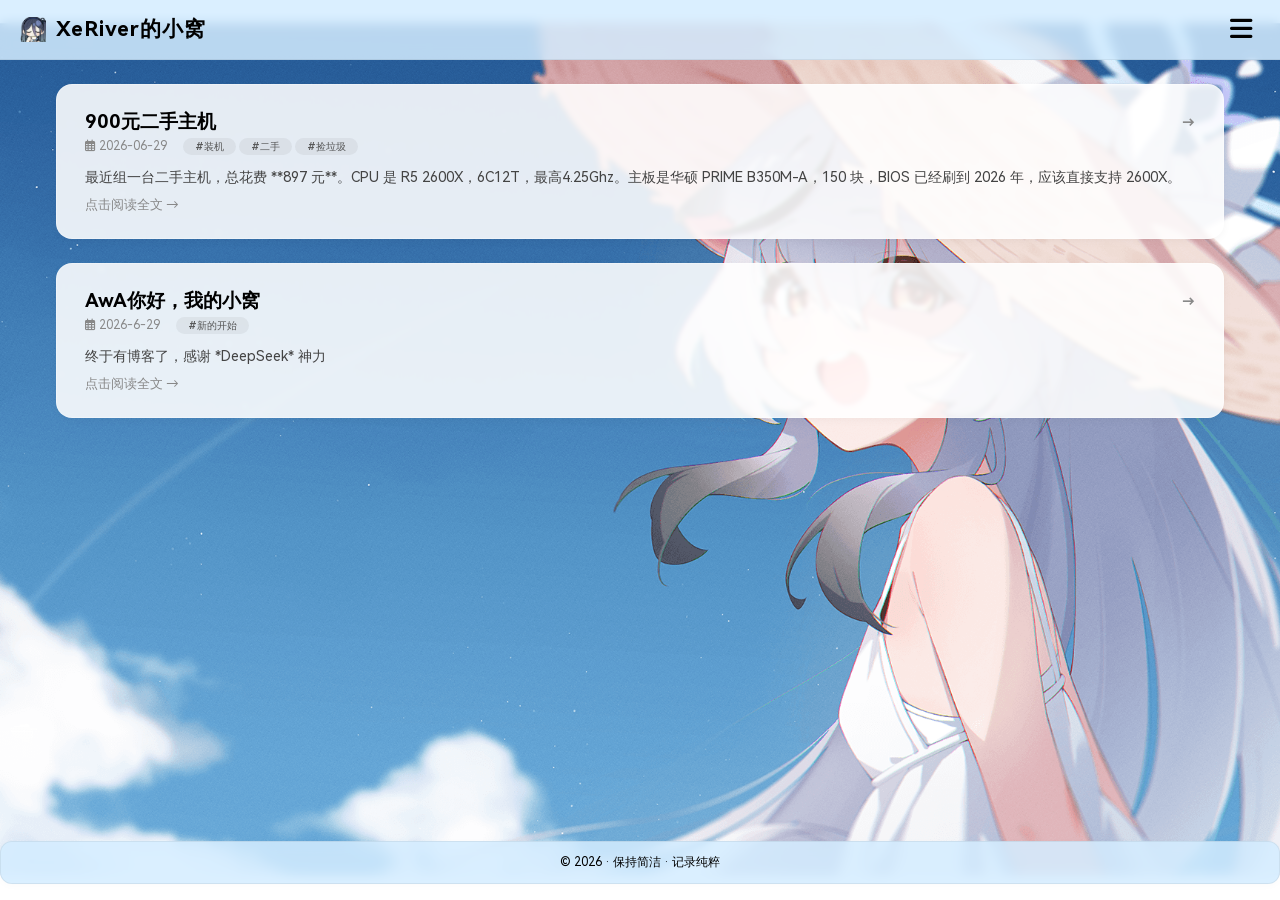
==== commit a60c6bb8: "Update index.html" ====
--- a/index.html
+++ b/index.html
@@ -36,7 +36,8 @@
         <div id="page-about" class="page-panel">
             <div class="about-text">
                 <p>你好呀，这里是 <strong>XeRiver</strong> 的小窝。</p>
-                <p>喜欢倒腾系统、PE、RAMOS，偶尔写写代码，记录生活点滴。</p>
+                <p>我出生于2010年，是一个彻头彻尾的湖南人。</p>
+                <p>喜欢二次元、折腾操作系统、计算机，偶尔写写代码，记录平淡生活。</p>
                 <p>这里没有广告，没有花哨，只有干净的文字和思考。</p>
                 <p>感谢你的来访，愿你在这里找到片刻安宁。</p>
                 <p style="margin-top: 1.2rem; color: #888; font-size: 0.9rem;">
@@ -59,4 +60,4 @@
     <!-- 主页脚本 -->
     <script src="script.js"></script>
 </body>
-</html>+</html>
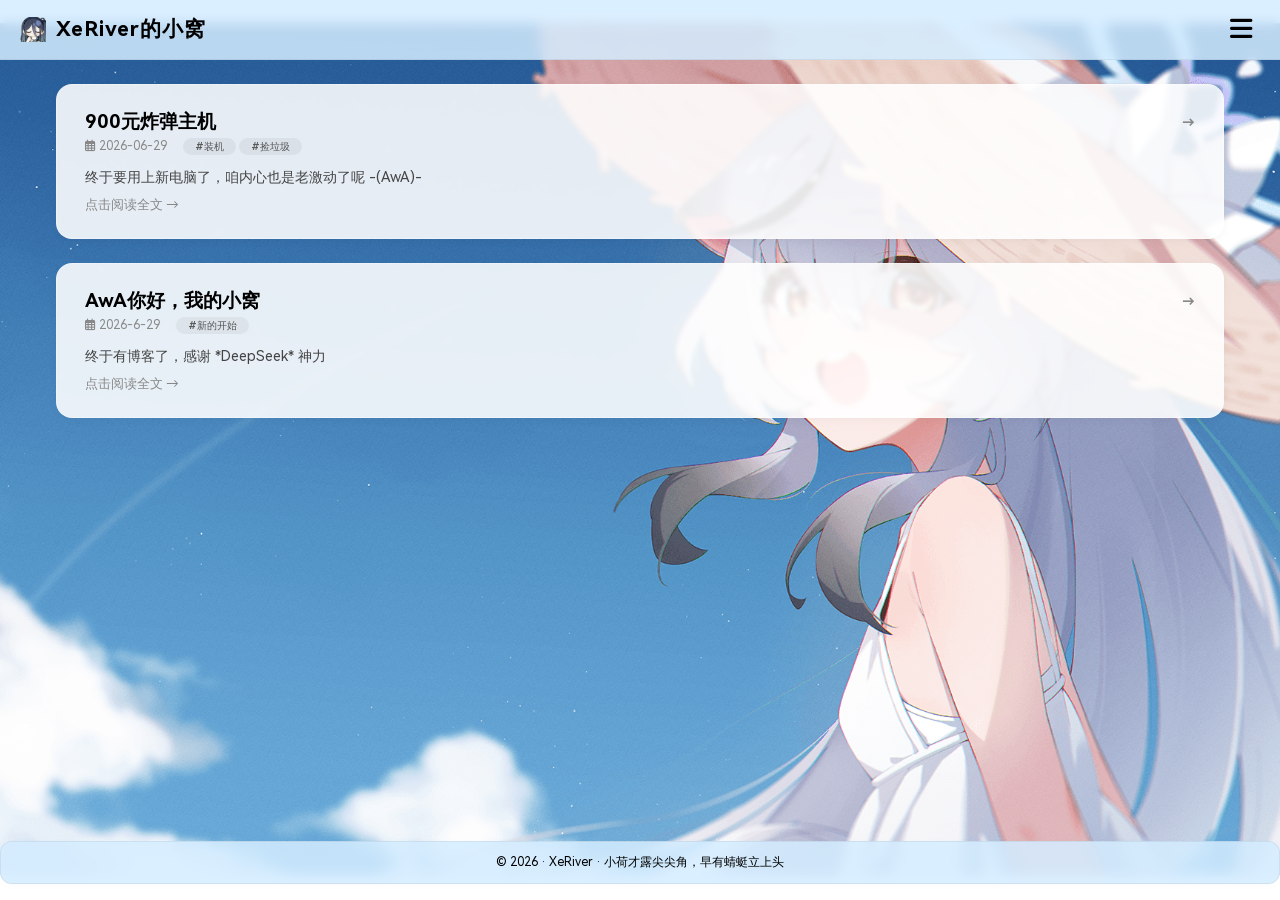
==== commit b5505c64: "Modify footer note in index.html Updated footer note text to include a new quote." ====
--- a/index.html
+++ b/index.html
@@ -54,7 +54,7 @@
     </div>
 
     <div class="footer-note">
-        © 2026 · 保持简洁 · 记录纯粹
+        © 2026 · XeRiver · 小荷才露尖尖角，早有蜻蜓立上头
     </div>
 
     <!-- 主页脚本 -->
--- a/style.css
+++ b/style.css
@@ -99,10 +99,15 @@
 /* ===== 菜单下拉 ===== */
 .menu-dropdown {
     position: absolute;
-    top: 80px;
-    right: 25px;
-    background: #ffffff;
-    border: 1px solid #ddd;
+    top: 60px;
+    right: 20px;
+    /* 改为与标题栏相同的淡蓝色，透明度85% */
+    background: rgba(212, 237, 255, 0.85);
+    /* 添加毛玻璃效果，与标题栏一致 */
+    backdrop-filter: blur(6px);
+    -webkit-backdrop-filter: blur(6px);
+    /* 边框颜色调淡，与标题栏边框风格一致 */
+    border: 1px solid rgba(0, 0, 0, 0.06);
     border-radius: 12px;
     box-shadow: 0 8px 24px rgba(0, 0, 0, 0.08);
     min-width: 160px;
@@ -418,4 +423,4 @@
 #postContent img {
     max-width: 100%;
     border-radius: 8px;
-}+}
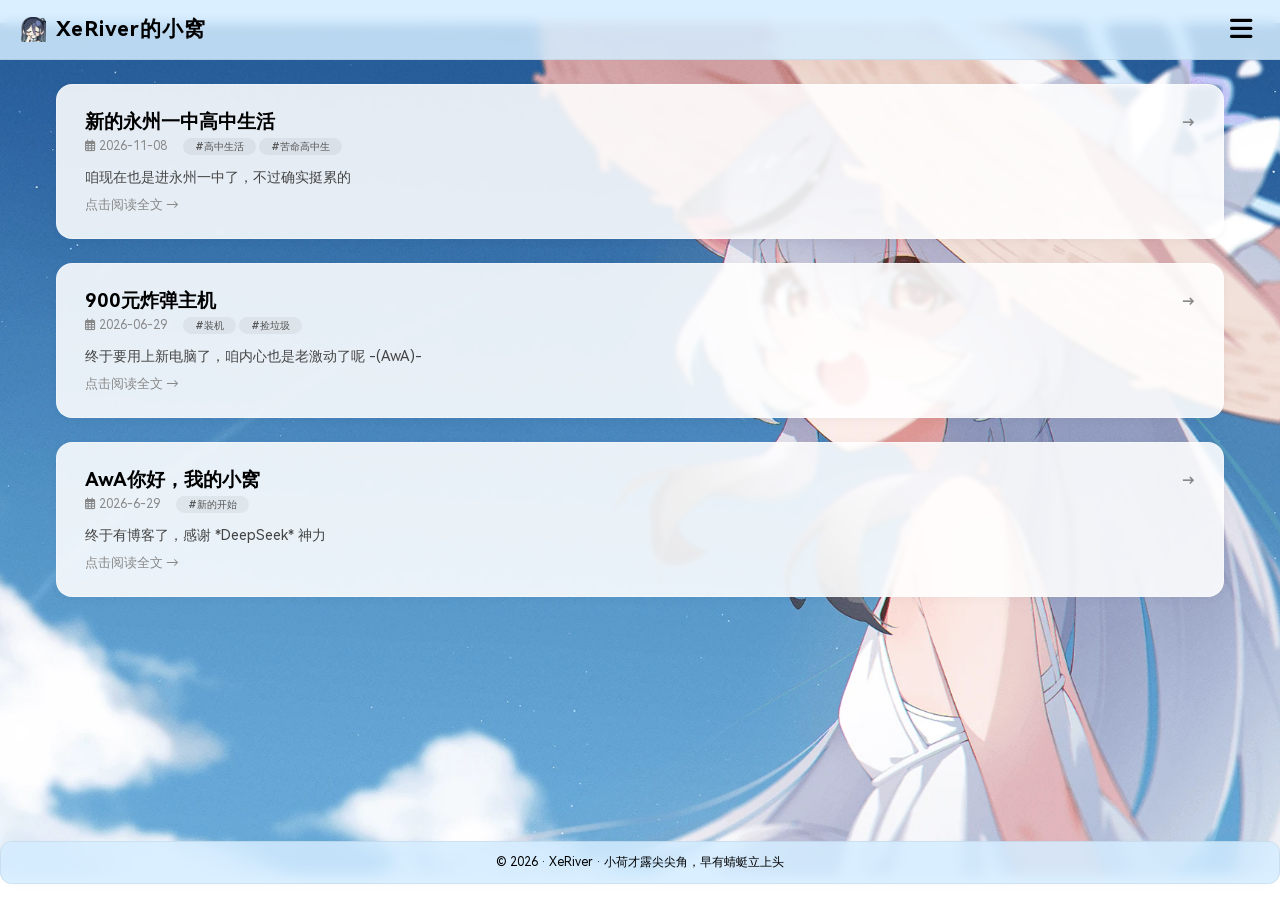
==== commit 44af4b5d: "Update index.html" ====
--- a/index.html
+++ b/index.html
@@ -36,12 +36,14 @@
         <div id="page-about" class="page-panel">
             <div class="about-text">
                 <p>你好呀，这里是 <strong>XeRiver</strong> 的小窝。</p>
+                <p>欢迎来到这里！</p>
+                <p><strong>作者简介</strong></p>
                 <p>我出生于2010年，是一个彻头彻尾的湖南人。</p>
                 <p>喜欢二次元、折腾操作系统、计算机，偶尔写写代码，记录平淡生活。</p>
                 <p>这里没有广告，没有花哨，只有干净的文字和思考。</p>
                 <p>感谢你的来访，愿你在这里找到片刻安宁。</p>
                 <p style="margin-top: 1.2rem; color: #888; font-size: 0.9rem;">
-                    <i class="fas fa-envelope"></i> 联系：3794631834@qq.com
+                    <i class="fas fa-envelope"></i> 联系：3794631834@qq.com或B站Xeriver
                 </p>
             </div>
         </div>
--- a/style.css
+++ b/style.css
@@ -39,7 +39,7 @@
     min-height: 100vh;
     display: flex;
     flex-direction: column;
-    background-image: url('./img/bg.png');
+    background-image: url('./img/bg.webp');
     background-size: cover;
     background-attachment: fixed;
     background-position: center;
